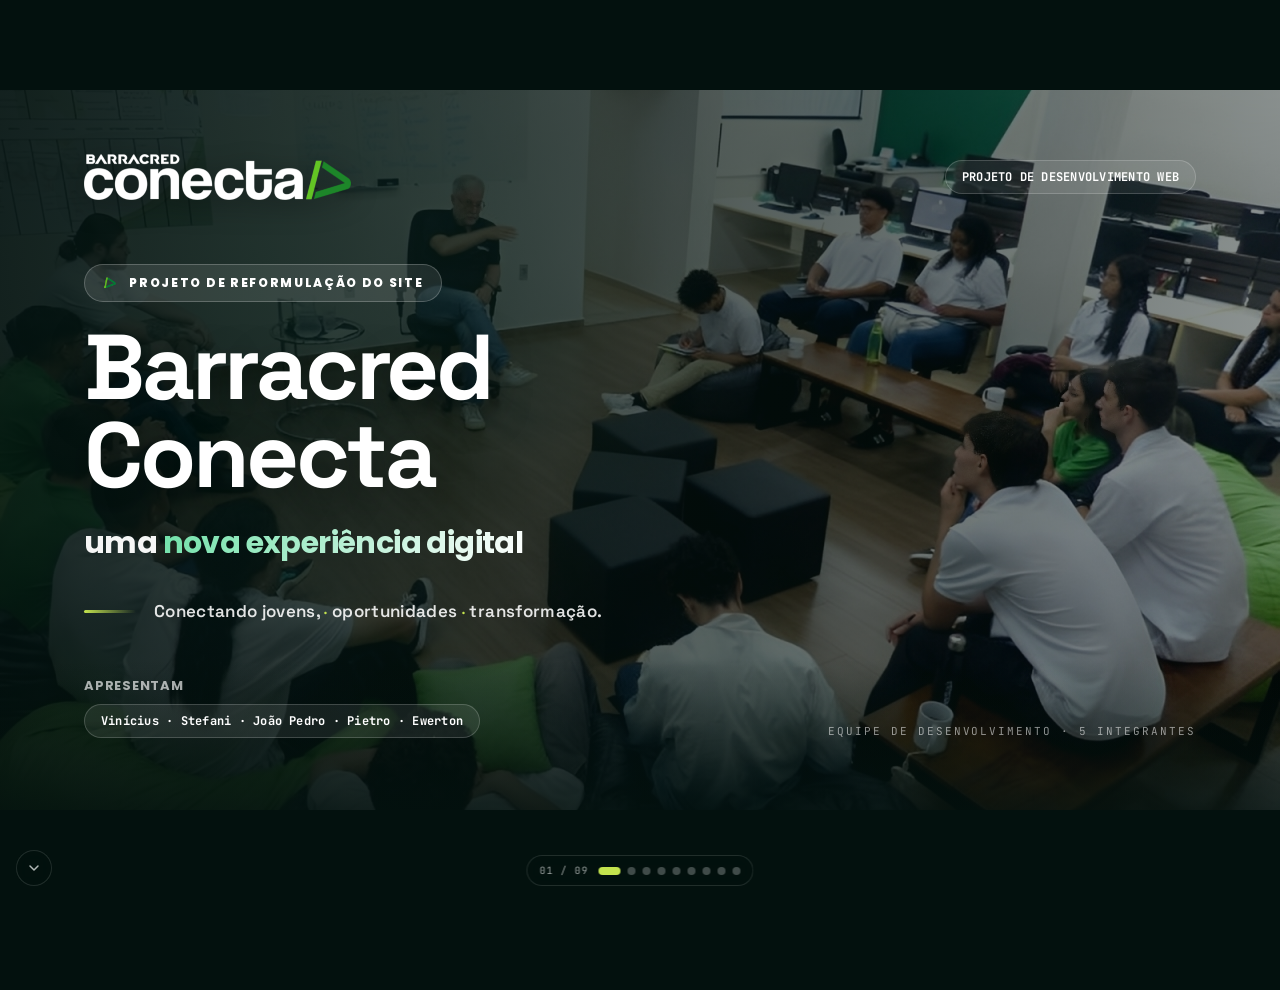
==== nova-v2/apresentacao-site.html @ 6af194e6 "apresentacao" ====
<!DOCTYPE html>
<html lang="pt-br">
<head>
<meta charset="utf-8">
<meta name="viewport" content="width=device-width, initial-scale=1">
<title>Barracred Conecta — Apresentação do novo site</title>

<!-- =============================================================
     BARRACRED CONECTA — APRESENTAÇÃO DO PROJETO (v2)
     -------------------------------------------------------------
     COMO USAR:
     · Teclado: setas ◀ ▶ / Espaço para navegar
     · N  = abrir/fechar as notas do apresentador
     · F  = tela cheia
     · P  = imprimir / exportar em PDF (slides limpos, sem notas)
     · Clique nos pontos de progresso para ir direto a um slide

     ESTRUTURA (9 slides):
     · 1  Abertura                   · 6  Telas do novo site
     · 2  Equipe e processo          · 7  Comparativo
     · 3  Contexto e objetivo        · 8  Demonstração
     · 4  Primeira versão do site    · 9  Resultado e encerramento
     · 5  Principais melhorias

     COMO EDITAR:
     · Cada <section class="slide"> é um slide; o data-note="N" se
       conecta às notas do apresentador (data-notes-for="N").
     · Telas dos slides 4 e 5: A.Images/ (novo) e assets/images/
       (versão antiga). Comparativo/demonstração: Desktop.site.png
       e Mobile.site.png.
     · O nome da seção de cada card fica no rótulo .s-antiga-label,
       na base das imagens dos slides 4 e 5.
     · Nomes dos integrantes: slide 1 (badge), slide 2 (cards da
       equipe) e slide 9 (rodapé do encerramento).
     ============================================================= -->

<!-- ==================== FONTES ==================== -->
<link rel="preconnect" href="https://fonts.googleapis.com">
<link rel="preconnect" href="https://fonts.gstatic.com" crossorigin>
<link href="https://fonts.googleapis.com/css2?family=Poppins:wght@300;400;500;600;700;800;900&family=Space+Grotesk:wght@400;500;600;700&family=JetBrains+Mono:wght@400;500;600;700&display=swap" rel="stylesheet">
<link rel="stylesheet" href="assets/fonts/coolvetica.css">

<style>
/* ==================== DESIGN TOKENS ==================== */
:root{
  --bc-primary:#3bbd80;
  --bc-primary-dark:#0f7a56;
  --bc-primary-deep:#07503c;
  --bc-primary-bright:#6fe0a8;
  --bc-primary-tint:#eafaf2;
  --bc-dark:#063024;
  --bc-deep:#03110e;
  --bc-text:#163029;
  --bc-muted:#5d716a;
  --bc-offwhite:#f4fbf7;
  --lime:#c3e34e;
  --lime-deep:#8fb62c;
  --coral:#3b6bc4;
  --coral-deep:#254287;
  --coral-orange:#ff5a45;
  --coral-deep-orange:#c74636;
  --indigo:#1c2a5e;
  --line:rgba(11,64,46,.12);
  --bc-border:rgba(59,189,128,.22);
  --bc-shadow:0 18px 50px rgba(7,64,46,.10);
  --bc-shadow-strong:0 26px 70px rgba(4,48,34,.16);
  --r-lg:24px;
  --r-xl:32px;
  --r-pill:999px;
  --display:"Space Grotesk",sans-serif;
  --body:"Poppins",sans-serif;
  --mono:"JetBrains Mono",monospace;
}

*{margin:0;padding:0;box-sizing:border-box}
html,body{height:100%}
body{
  font-family:var(--body);
  background:var(--bc-deep);
  color:var(--bc-text);
  overflow:hidden;
}

/* ==================== STAGE 16:9 ==================== */
.stage{
  position:relative;
  width:1280px;height:720px;
  transform-origin:top left;
}
.slide{
  position:absolute;inset:0;
  opacity:0;visibility:hidden;
  transition:opacity .5s ease,visibility .5s;
  overflow:hidden;
}
.slide.active{opacity:1;visibility:visible}

/* ==================== ELEMENTOS BASE ==================== */
.eyebrow{
  display:inline-flex;align-items:center;gap:.6rem;
  padding:.45rem 1.1rem .45rem .8rem;
  border-radius:var(--r-pill);
  background:rgba(59,189,128,.10);
  border:1px solid var(--bc-border);
  color:var(--bc-primary-dark);
  font-size:12px;font-weight:800;letter-spacing:.14em;text-transform:uppercase;
}
.eyebrow::before{content:"";width:22px;height:22px;border-radius:0;background:url('assets/images/Símbolo.logo (2).png') center/contain no-repeat}
.eyebrow.on-dark{background:rgba(255,255,255,.10);border-color:rgba(255,255,255,.22);color:#fff}
.eyebrow.on-dark::before{background:url('assets/images/Símbolo.logo (2).png') center/contain no-repeat}

h1,h2,h3{font-family:var(--display);color:var(--bc-dark);letter-spacing:-.035em;line-height:1.05}
.slide h1.title{font-size:52px;font-weight:700;max-width:900px}

.badge{
  display:inline-flex;align-items:center;gap:.45rem;
  padding:.5rem 1rem;border-radius:var(--r-pill);
  font-weight:700;font-size:13px;
  background:linear-gradient(135deg,var(--bc-primary),var(--bc-primary-dark));
  color:#fff;box-shadow:0 10px 22px rgba(15,122,86,.30);
}
.badge.ghost{border:1px solid rgba(255,255,255,.28);background:rgba(255,255,255,.10);box-shadow:none;color:#fff}
.badge.mono{font-family:var(--mono);font-size:12px;letter-spacing:.02em;background:rgba(255,255,255,.08);border:1px solid rgba(255,255,255,.18);color:#fff;box-shadow:none}

.mono{font-family:var(--mono)}
p.body{font-size:15px;line-height:1.75;color:var(--bc-muted)}

/* ==================== GLASS ==================== */
.glass{
  background:rgba(255,255,255,.72);
  border:1px solid var(--bc-border);
  border-radius:var(--r-lg);
  box-shadow:var(--bc-shadow);
  backdrop-filter:blur(14px);
  -webkit-backdrop-filter:blur(14px);
}

/* ==================== SLIDE 1 — ABERTURA (escuro) ==================== */
.s1{background:url(assets/images/banner/1.jpg) center/cover no-repeat;color:#fff}
.s1::before{content:"";position:absolute;inset:0;z-index:1;
  background:linear-gradient(100deg,rgba(3,17,14,.92) 0%,rgba(3,17,14,.72) 45%,rgba(3,17,14,.42) 100%),
    radial-gradient(circle at 20% 25%,rgba(76,189,137,.28),transparent 30rem)}
.s1::after{content:"";position:absolute;left:0;right:0;bottom:0;height:150px;z-index:2;
  background:linear-gradient(180deg,transparent,rgba(3,17,14,.75))}
.s1 .wrap{position:relative;z-index:3;height:100%;padding:64px 84px 72px;display:flex;flex-direction:column}
.s1-top{display:flex;align-items:center;justify-content:space-between}
.s1-logo{display:flex;align-items:center;gap:14px}
.s1-logo img{height:46px;filter:drop-shadow(0 6px 14px rgba(0,0,0,.4))}
.s1-hero{flex:1;display:flex;flex-direction:column;justify-content:center;padding-top:10px}
.s1-eyebrow{align-self:flex-start;margin-bottom:22px}
.s1-title{color:#fff;font-size:92px;line-height:.95;font-weight:700;text-shadow:0 12px 40px rgba(0,0,0,.4)}
.s1-sub{margin-top:22px;font-size:30px;font-weight:700;letter-spacing:-.02em;color:rgba(255,255,255,.96)}
.s1-sub .hl{background:linear-gradient(120deg,var(--bc-primary-bright),#ffffff);-webkit-background-clip:text;background-clip:text;-webkit-text-fill-color:transparent}
.s1-impact{margin-top:34px;display:flex;align-items:center;gap:18px;flex-wrap:wrap}
.s1-impact .line{width:52px;height:3px;border-radius:999px;background:linear-gradient(90deg,var(--lime),transparent)}
.s1-impact span{font-family:var(--display);font-size:17px;font-weight:600;color:rgba(255,255,255,.88);letter-spacing:.02em}
.s1-impact .sep{color:var(--lime);font-size:14px}
.s1-foot{display:flex;align-items:flex-end;justify-content:space-between;gap:20px}
.s1-team{display:flex;flex-direction:column;gap:8px}
.s1-team b{font-size:13px;letter-spacing:.06em;text-transform:uppercase;color:rgba(255,255,255,.65);font-weight:700}
.s1-team .badge{font-size:12px}
.s1-count{font-family:var(--mono);font-size:11px;letter-spacing:.18em;color:rgba(255,255,255,.55);text-transform:uppercase}

/* ==================== SLIDE 3 — CONTEXTO (claro) ==================== */
.light{background:var(--bc-offwhite)}
.light .grid-bg{position:absolute;inset:0;pointer-events:none;
  background-image:linear-gradient(rgba(59,189,128,.05) 1px,transparent 1px),linear-gradient(90deg,rgba(59,189,128,.05) 1px,transparent 1px);
  background-size:46px 46px;opacity:.7;
  -webkit-mask-image:linear-gradient(to bottom,rgba(0,0,0,.85),transparent 80%);mask-image:linear-gradient(to bottom,rgba(0,0,0,.85),transparent 80%)}
.light .blob{position:absolute;border-radius:50%;filter:blur(70px);opacity:.5;pointer-events:none}
.blob-a{width:30rem;height:30rem;top:-8rem;right:-8rem;background:radial-gradient(circle,rgba(59,189,128,.4),transparent 70%)}
.blob-b{width:24rem;height:24rem;bottom:-6rem;left:-6rem;background:radial-gradient(circle,rgba(111,224,168,.38),transparent 70%)}

.pad{padding:70px 84px;position:relative;z-index:2;height:100%;display:flex;flex-direction:column}
.s2-title{max-width:920px;margin-top:16px}
.s2 .pad{justify-content:center;padding-top:64px;padding-bottom:64px}
.obj-grid{margin-top:34px;display:grid;grid-template-columns:repeat(3,1fr);gap:20px;max-width:none}
.obj{position:relative;min-height:212px;display:flex;flex-direction:column;align-items:flex-start;justify-content:space-between;gap:14px;padding:28px 26px;border-radius:24px;overflow:hidden;background:#fff;border:1px solid var(--bc-border);box-shadow:var(--bc-shadow);transition:transform .3s ease,box-shadow .3s ease}
.obj::before{content:"";position:absolute;top:0;left:0;right:0;height:5px;background:linear-gradient(90deg,var(--bc-primary),var(--bc-primary-bright))}
.obj::after{content:"";position:absolute;right:-40px;top:-40px;width:150px;height:150px;border-radius:50%;background:radial-gradient(circle,rgba(59,189,128,.16),transparent 70%);pointer-events:none}
.obj:hover{transform:translateY(-6px);box-shadow:var(--bc-shadow-strong)}
.obj-top{position:relative;z-index:1;display:flex;flex-direction:column;align-items:flex-start;gap:14px}
.obj-ic{flex:none;width:54px;height:54px;border-radius:16px;display:grid;place-items:center;background:linear-gradient(135deg,var(--bc-primary),var(--bc-primary-dark));box-shadow:0 10px 22px rgba(15,122,86,.28)}
.obj-ic svg{width:26px;height:26px;stroke:#fff;fill:none;stroke-width:1.8;stroke-linecap:round;stroke-linejoin:round}
.obj.b2 .obj-ic{background:linear-gradient(135deg,#4d80d9,var(--coral-deep));box-shadow:0 10px 22px rgba(59,107,196,.3)}
.obj.b3 .obj-ic{background:linear-gradient(135deg,#ff7a66,var(--coral-deep-orange));box-shadow:0 10px 22px rgba(255,90,69,.3)}
.obj.b2::before{background:linear-gradient(90deg,var(--coral),#7da3e6)}
.obj.b3::before{background:linear-gradient(90deg,var(--coral-orange),#ff8f7d)}
.obj b{font-family:var(--display);font-size:21px;line-height:1.16;color:var(--bc-dark);letter-spacing:-.02em}
.obj-desc{font-size:12.5px;line-height:1.55;color:var(--bc-muted);font-weight:600}
.obj-tag{position:relative;z-index:1;display:inline-flex;align-items:center;gap:7px;padding:.42rem .95rem;border-radius:999px;background:rgba(59,189,128,.10);border:1px solid var(--bc-border);color:var(--bc-primary-dark);font-size:10.5px;font-weight:800;letter-spacing:.12em;text-transform:uppercase}
.obj-tag::before{content:"";width:6px;height:6px;border-radius:50%;background:var(--bc-primary)}
.obj.b2 .obj-tag{background:rgba(59,107,196,.08);border-color:rgba(59,107,196,.22);color:var(--coral-deep)}
.obj.b2 .obj-tag::before{background:var(--coral)}
.obj.b3 .obj-tag{background:rgba(255,90,69,.08);border-color:rgba(255,90,69,.22);color:var(--coral-deep-orange)}
.obj.b3 .obj-tag::before{background:var(--coral-orange)}
.s2-frame{background:#fff;border:1px solid var(--bc-border);border-radius:var(--r-lg);box-shadow:var(--bc-shadow);overflow:hidden}
.s2-frame .bar{height:34px;background:var(--bc-dark);display:flex;align-items:center;gap:6px;padding:0 14px}
.s2-frame .bar i{width:9px;height:9px;border-radius:50%;background:rgba(255,255,255,.25)}
.s2-frame .bar i:first-child{background:var(--coral-orange)}
.s2-frame .bar i:nth-child(2){background:var(--lime)}
.s2-frame .bar i:nth-child(3){background:var(--bc-primary)}
.s2-frame .shot{background:#fbfdf7;padding:10px;border-bottom:1px solid var(--line)}
.s2-frame .shot img{width:100%;height:auto;display:block;border-radius:8px}

/* ==================== SLIDE 4 — PRIMEIRA VERSÃO (claro) ==================== */
.s-antiga .pad,.s-novo .pad{padding-top:30px;padding-bottom:24px}
.slide h1.s-antiga-title{font-size:36px;max-width:800px;margin-top:8px}
.s-antiga-grid{flex:1;display:grid;grid-template-columns:repeat(2,440px);gap:14px;align-content:center;justify-content:center}
.s-antiga-cell .s2-frame{border:2px solid rgba(15,122,86,.48);border-radius:20px;box-shadow:0 16px 34px rgba(7,64,46,.14)}
.s-antiga-cell .shot{border-bottom:0;padding:8px;background:linear-gradient(135deg,#fff,#edf8f1)}
.s-novo .s-antiga-cell .s2-frame{border:2px solid rgba(195,227,78,.65);border-radius:20px;box-shadow:0 16px 34px rgba(143,182,44,.2)}
.s-novo .s-antiga-cell .shot{border-bottom:0;padding:8px;background:linear-gradient(135deg,#fff,#f6fbe9)}
.s-antiga-cell .s2-frame{transition:transform .35s ease,box-shadow .35s ease,border-color .35s ease}
.s-antiga-cell:hover .s2-frame{transform:translateY(-8px) scale(1.02);box-shadow:0 26px 50px rgba(7,64,46,.22);border-color:rgba(15,122,86,.85)}
.s-novo .s-antiga-cell:hover .s2-frame{box-shadow:0 26px 50px rgba(143,182,44,.3);border-color:rgba(195,227,78,1)}
.s-antiga-cell .shot{position:relative}
.s-antiga-label{
  position:absolute;left:0;right:0;bottom:0;
  padding:.55rem .8rem;
  text-align:center;
  font-family:var(--display);font-weight:700;font-size:12px;letter-spacing:.02em;
  color:#fff;text-shadow:0 1px 4px rgba(0,0,0,.4);
  background:linear-gradient(180deg,rgba(6,48,36,0) 0%,rgba(6,48,36,.82) 55%);
  border-radius:0 0 12px 12px;
}
.s-novo .s-antiga-label{background:linear-gradient(180deg,rgba(6,48,36,0) 0%,rgba(10,61,41,.9) 55%)}

/* ==================== SLIDE 6 — PRINCIPAIS MELHORIAS (claro) ==================== */
.s3-title{max-width:880px;margin-top:16px}
.pillars{flex:1;display:flex;align-items:stretch;justify-content:center;gap:22px;padding-top:18px}
.pillar{flex:1;max-width:400px;border-radius:24px;padding:26px 26px 30px;display:flex;flex-direction:column;align-items:flex-start;gap:12px;
  background:rgba(255,255,255,.86);border:1px solid var(--bc-border);box-shadow:var(--bc-shadow);
  backdrop-filter:blur(14px);-webkit-backdrop-filter:blur(14px);transition:transform .3s ease,box-shadow .3s ease}
.pillar:hover{transform:translateY(-6px);box-shadow:var(--bc-shadow-strong)}
.pillar .ic{width:56px;height:56px;border-radius:16px;display:grid;place-items:center;background:#fff;border:2px solid var(--bc-primary);box-shadow:0 6px 18px rgba(59,189,128,.16)}
.pillar .ic svg{width:28px;height:28px;stroke:var(--bc-primary-dark);fill:none;stroke-width:1.8;stroke-linecap:round;stroke-linejoin:round}
.pillar.b2 .ic{border-color:var(--bc-primary-dark)} .pillar.b2 .ic svg{stroke:var(--bc-primary-deep)}
.pillar.b3 .ic{border-color:var(--lime-deep)} .pillar.b3 .ic svg{stroke:var(--bc-primary-deep)}
.pillar h3{font-size:20px;font-weight:700;line-height:1.2}
.pillar .k{font-family:var(--mono);font-size:11px;letter-spacing:.08em;color:var(--bc-muted);text-transform:uppercase}
.pillar .tick{display:inline-flex;align-items:flex-start;gap:9px;font-size:12.5px;font-weight:700;line-height:1.5;color:var(--bc-primary-dark)}
.pillar .tick::before{content:"";width:7px;height:7px;border-radius:50%;flex:none;margin-top:6px;background:var(--bc-primary)}
.pillar.b2 .tick{color:var(--bc-primary-deep)} .pillar.b2 .tick::before{background:var(--bc-primary-dark)}
.pillar.b3 .tick{color:var(--bc-primary-dark)} .pillar.b3 .tick::before{background:var(--bc-primary-dark)}
.s3-message{margin-top:26px;position:relative;z-index:2;text-align:center}
.s3-message .inner{display:inline-flex;gap:12px;align-items:center;padding:14px 24px;border-radius:var(--r-pill);background:var(--bc-dark);color:#fff;box-shadow:0 18px 44px rgba(6,48,36,.3)}
.s3-message .inner span{font-family:var(--display);font-size:15px;font-weight:600;color:rgba(255,255,255,.96)}
.s3-message .inner .dot{width:8px;height:8px;border-radius:50%;background:var(--lime)}

/* ==================== SLIDE 2 — EQUIPE (claro/tint) ==================== */
.s4{background:linear-gradient(160deg,#f2faf4 0%,#eaf5ec 55%,#e6f1ea 100%)}
.s4-title{max-width:900px;margin-top:16px}
.s4-journey{flex:1;display:flex;align-items:center;padding-top:18px}
.s4-stops{width:100%;display:grid;grid-template-columns:repeat(5,1fr);gap:14px}
.s4-stop{min-height:210px;padding:20px 16px;display:flex;flex-direction:column;align-items:flex-start;text-align:left;gap:13px;border-radius:22px;background:rgba(255,255,255,.9);border:1px solid var(--bc-border);box-shadow:0 14px 30px rgba(7,64,46,.08);transition:transform .3s ease,box-shadow .3s ease}
.s4-stop:hover{transform:translateY(-6px);box-shadow:0 24px 46px rgba(7,64,46,.14)}
.s4-disc{width:56px;height:56px;border-radius:18px;display:grid;place-items:center;background:linear-gradient(135deg,var(--bc-primary),var(--bc-primary-dark));box-shadow:0 12px 26px rgba(15,122,86,.28);position:relative}
.s4-disc::before{content:"";position:absolute;inset:3px;border-radius:14px;background:rgba(255,255,255,.14);border:1px solid rgba(255,255,255,.28)}
.s4-disc svg{width:26px;height:26px;position:relative;z-index:1;stroke:#fff;fill:none;stroke-width:1.8;stroke-linecap:round;stroke-linejoin:round}
.s4-stop.d2 .s4-disc{background:linear-gradient(135deg,#4d80d9,var(--coral-deep))}
.s4-stop.d3 .s4-disc{background:linear-gradient(135deg,#0fa06f,var(--bc-primary-deep))}
.s4-stop.d4 .s4-disc{background:linear-gradient(135deg,#ff7a66,var(--coral-deep-orange))}
.s4-stop.d5 .s4-disc{background:linear-gradient(135deg,#b3d84d,var(--lime-deep))}
.s4-role{font-size:12px;line-height:1.45;color:var(--bc-muted);margin-top:auto}.s4-role h3{font-family:var(--display);font-size:19px;line-height:1.1;color:var(--bc-primary-dark);margin:0 0 5px;letter-spacing:-.02em}
.s4-text{margin-top:14px;text-align:center;max-width:760px;margin-left:auto;margin-right:auto}

/* ==================== SLIDE 7 — COMPARATIVO ANTES/DEPOIS (claro) ==================== */
.scmp-title{max-width:820px;margin-top:16px}
.scmp-grid{flex:1;display:flex;align-items:center;justify-content:center;gap:28px;padding-top:4px}
.scmp-card{width:455px;display:flex;flex-direction:column;align-items:center;gap:14px}
.scmp-label{display:inline-flex;align-items:center;gap:10px;padding:.55rem 1.2rem;border-radius:var(--r-pill);background:#fff;border:1px solid var(--bc-border);font-family:var(--display);font-weight:700;font-size:14px;color:var(--bc-dark);box-shadow:0 10px 24px rgba(7,64,46,.08)}
.scmp-label .dot{width:10px;height:10px;border-radius:50%;flex:none}
.scmp-label .dot.old{background:var(--bc-muted)}
.scmp-label .dot.new{background:var(--bc-primary);box-shadow:0 0 0 3px rgba(59,189,128,.22)}
.scmp-frame{width:100%;border:2px solid rgba(15,122,86,.26)}
.scmp-vs{flex:none;display:grid;place-items:center;width:58px;height:58px;border-radius:50%;background:var(--bc-dark);border:2px solid var(--lime);color:#fff;font-size:22px;font-family:var(--display);box-shadow:0 12px 30px rgba(7,64,46,.2)}
.scmp-summary{display:flex;justify-content:center;gap:12px;margin-top:10px}.scmp-summary span{padding:.5rem .9rem;border-radius:var(--r-pill);background:rgba(255,255,255,.78);border:1px solid var(--bc-border);font-size:11px;font-weight:700;color:var(--bc-primary-dark)}

/* ==================== SLIDE 8 — DEMONSTRAÇÃO (escuro/tech) ==================== */
.s5{background:linear-gradient(160deg,var(--bc-dark) 0%,var(--bc-deep) 100%);color:#fff}
.s5::before{content:"";position:absolute;inset:0;pointer-events:none;
  background-image:linear-gradient(rgba(111,224,168,.05) 1px,transparent 1px),linear-gradient(90deg,rgba(111,224,168,.05) 1px,transparent 1px);background-size:46px 46px;opacity:.5;
  -webkit-mask-image:linear-gradient(to bottom,rgba(0,0,0,.9),transparent 70%);mask-image:linear-gradient(to bottom,rgba(0,0,0,.9),transparent 70%)}
.s5 .glow{position:absolute;border-radius:50%;filter:blur(70px);pointer-events:none}
.s5 .glow.g1{width:28rem;height:28rem;top:-6rem;left:-8rem;background:radial-gradient(circle,rgba(59,189,128,.3),transparent 70%)}
.s5 .glow.g2{width:26rem;height:26rem;bottom:-6rem;right:-6rem;background:radial-gradient(circle,rgba(111,224,168,.24),transparent 70%)}
.s5 .pad{color:#fff}
.s5-head{display:flex;align-items:flex-end;justify-content:space-between;gap:20px}
.s5-title{color:#fff;font-size:46px;margin-top:14px}
.s5-stage{flex:1;display:flex;align-items:center;justify-content:center;position:relative;padding-top:10px}
.laptop{width:640px;position:relative}
.laptop .screen{border-radius:18px;padding:10px;background:linear-gradient(160deg,#0b3a2a,#041a13);border:1px solid rgba(111,224,168,.3);box-shadow:0 30px 70px rgba(0,0,0,.55),inset 0 0 0 1px rgba(255,255,255,.06)}
.laptop .screen .inner{border-radius:10px;background:#f2faf4;overflow:hidden;position:relative}
.laptop .screen .inner img{width:100%;height:auto;display:block}
.laptop .screen .inner .ph{font-family:var(--mono);font-size:12px;letter-spacing:.06em;color:var(--bc-muted);text-align:center;line-height:1.7;padding:0 20px}
.laptop .base{height:16px;background:linear-gradient(180deg,#0d4432,#072b1f);border-radius:0 0 16px 16px;margin:0 8%;box-shadow:0 14px 34px rgba(0,0,0,.4);position:relative}
.laptop .base::after{content:"";position:absolute;left:12%;right:12%;top:0;height:4px;background:linear-gradient(180deg,rgba(255,255,255,.22),transparent)}
.phone{width:140px;position:absolute;right:14%;bottom:6%;z-index:3;border-radius:20px;padding:8px;background:linear-gradient(160deg,#0b3a2a,#041a13);border:1px solid rgba(111,224,168,.3);box-shadow:0 26px 60px rgba(0,0,0,.55)}
.phone .inner{border-radius:13px;background:#f2faf4;overflow:hidden}
.phone .inner img{width:100%;height:auto;display:block}
.phone .inner .ph{font-family:var(--mono);font-size:8.5px;letter-spacing:.04em;color:var(--bc-muted);text-align:center;line-height:1.6;padding:0 6px}
.s5-tags{display:flex;flex-wrap:wrap;gap:10px;justify-content:center;margin-top:8px}
.s5-cta-wrap{display:flex;justify-content:center;margin-top:14px}
.s5-cta{display:inline-flex;align-items:center;gap:10px;padding:.8rem 1.6rem;border-radius:var(--r-pill);background:linear-gradient(135deg,var(--bc-primary),var(--bc-primary-dark));color:#fff;font-family:var(--display);font-weight:700;font-size:14px;letter-spacing:.02em;box-shadow:0 14px 30px rgba(15,122,86,.35);text-decoration:none;transition:transform .25s ease,box-shadow .25s ease}
.s5-cta:hover{transform:translateY(-3px);box-shadow:0 20px 44px rgba(15,122,86,.5)}
.s5-cta svg{width:16px;height:16px;stroke:currentColor;fill:none;stroke-width:2.2;stroke-linecap:round;stroke-linejoin:round}
.live-pill{display:inline-flex;align-items:center;gap:9px;padding:.6rem 1.1rem;border-radius:var(--r-pill);background:rgba(255,255,255,.08);border:1px solid rgba(111,224,168,.35);color:#fff;font-weight:700;font-size:13px}
.live-pill .pulse{width:9px;height:9px;border-radius:50%;background:var(--lime);animation:pulse 1.8s infinite}
@keyframes pulse{0%{box-shadow:0 0 0 0 rgba(195,227,78,.5)}70%{box-shadow:0 0 0 9px rgba(195,227,78,0)}100%{box-shadow:0 0 0 0 rgba(195,227,78,0)}}

/* ==================== SLIDE 9 — ENCERRAMENTO (escuro/elegante) ==================== */
.s6{background:linear-gradient(165deg,var(--bc-dark) 0%,var(--bc-deep) 100%);color:#fff}
.s6::before{content:"";position:absolute;inset:0;pointer-events:none;
  background-image:linear-gradient(rgba(111,224,168,.05) 1px,transparent 1px),linear-gradient(90deg,rgba(111,224,168,.05) 1px,transparent 1px);background-size:46px 46px;opacity:.4;
  -webkit-mask-image:linear-gradient(to bottom,rgba(0,0,0,.9),transparent 75%);mask-image:linear-gradient(to bottom,rgba(0,0,0,.9),transparent 75%)}
.s6 .glow{position:absolute;border-radius:50%;filter:blur(80px);pointer-events:none}
.s6 .glow.g1{width:30rem;height:30rem;top:-10rem;right:-8rem;background:radial-gradient(circle,rgba(59,189,128,.28),transparent 70%)}
.s6 .glow.g2{width:24rem;height:24rem;bottom:-8rem;left:-6rem;background:radial-gradient(circle,rgba(111,224,168,.22),transparent 70%)}
.s6 .pad{color:#fff;padding:60px 74px}
.s6-top{display:flex;justify-content:space-between;align-items:flex-start}
.s6-title{color:#fff;font-size:38px;max-width:700px;margin-top:12px}
.s6-card{margin-top:34px;flex:1;display:flex;align-items:center;justify-content:center;gap:14px}
.s6-card .glass{background:rgba(255,255,255,.07);border-color:rgba(255,255,255,.16);border-radius:var(--r-lg);backdrop-filter:blur(18px);position:relative;overflow:hidden}
.s6-conn{flex:none;display:grid;place-items:center;width:40px;height:40px;border-radius:50%;background:rgba(255,255,255,.06);border:1px solid rgba(111,224,168,.35);color:var(--bc-primary-bright);font-size:15px;font-family:var(--display);font-weight:700}
.s6-step{flex:1;max-width:330px;min-height:210px;display:flex;flex-direction:column;align-items:flex-start;gap:6px;padding:30px 26px 28px;transition:transform .3s ease,box-shadow .3s ease}
.s6-step:hover{transform:translateY(-6px);box-shadow:0 26px 60px rgba(0,0,0,.35)}
.s6-step::before{content:"";position:absolute;top:0;left:0;right:0;height:4px;background:linear-gradient(90deg,var(--bc-primary),var(--lime));opacity:.9}
.s6-step-top{display:flex;align-items:center;justify-content:space-between;width:100%}
.s6-step .step-n{font-family:var(--mono);font-size:13px;letter-spacing:.16em;font-weight:700;color:var(--lime)}
.s6-ic{width:46px;height:46px;border-radius:14px;display:grid;place-items:center;background:rgba(111,224,168,.12);border:1px solid rgba(111,224,168,.35)}
.s6-ic svg{width:24px;height:24px;stroke:var(--bc-primary-bright);fill:none;stroke-width:1.8;stroke-linecap:round;stroke-linejoin:round}
.s6-step h4{font-family:var(--display);font-size:26px;font-weight:700;letter-spacing:-.02em;color:#fff;margin-top:16px}
.s6-step p{font-size:14px;font-weight:600;line-height:1.55;color:rgba(255,255,255,.78);margin-top:4px;max-width:235px}
.s6-final{margin-top:28px;text-align:center;font-family:var(--display);font-size:22px;font-weight:700;color:#fff;letter-spacing:-.01em;line-height:1.5}
.s6-final::before,.s6-final::after{content:"";display:inline-block;vertical-align:middle;height:2px;width:90px;border-radius:99px;background:linear-gradient(90deg,transparent,rgba(111,224,168,.5));margin:0 16px}
.s6-final::after{background:linear-gradient(90deg,rgba(111,224,168,.5),transparent)}
.s6-final .hl{background:linear-gradient(120deg,var(--bc-primary-bright),#fff);-webkit-background-clip:text;background-clip:text;-webkit-text-fill-color:transparent}
.s6-foot{margin-top:20px;display:flex;align-items:center;justify-content:space-between;gap:20px}
.s6-team{display:flex;gap:16px;flex-wrap:wrap}
.s6-team span{font-size:12px;font-weight:700;color:rgba(255,255,255,.8);font-family:var(--display)}
.s6-team span::after{content:"·";color:var(--lime);margin-left:14px}
.s6-team span:last-child::after{content:""}
.s6-thanks{font-size:12px;color:rgba(255,255,255,.62);font-weight:600;line-height:1.6;max-width:340px;text-align:right}
.s6-logo img{height:40px;filter:drop-shadow(0 6px 16px rgba(0,0,0,.45))}

/* ==================== UI (navegação/progresso) ==================== */
.ui{position:fixed;left:50%;transform:translateX(-50%);bottom:14px;display:flex;align-items:center;gap:10px;z-index:50;padding:8px 12px;border-radius:999px;background:rgba(3,17,14,.6);border:1px solid rgba(255,255,255,.12);backdrop-filter:blur(10px)}
.ui .dots{display:flex;gap:7px}
.ui .dots i{width:8px;height:8px;border-radius:50%;background:rgba(255,255,255,.25);cursor:pointer;transition:all .25s}
.ui .dots i.on{background:var(--lime);width:22px;border-radius:999px}
.ui .count{font-family:var(--mono);font-size:10px;color:rgba(255,255,255,.6);letter-spacing:.1em}
.hint{position:fixed;right:16px;bottom:16px;font-family:var(--mono);font-size:9.5px;letter-spacing:.08em;color:rgba(255,255,255,.35);z-index:50;text-align:right;line-height:1.7;display:none}
.hint b{color:rgba(255,255,255,.6)}
.ui.hidden{opacity:0;visibility:hidden;pointer-events:none;transition:opacity .25s,visibility .25s}
.ui-toggle{position:fixed;left:16px;bottom:14px;z-index:51;width:36px;height:36px;border-radius:50%;display:grid;place-items:center;cursor:pointer;
  background:rgba(3,17,14,.6);border:1px solid rgba(255,255,255,.12);color:rgba(255,255,255,.7);backdrop-filter:blur(10px);-webkit-backdrop-filter:blur(10px);transition:all .25s}
.ui-toggle:hover{background:rgba(3,17,14,.85);color:#fff;border-color:rgba(255,255,255,.25)}
.ui-toggle svg{width:16px;height:16px;stroke:currentColor;fill:none;stroke-width:2.2;stroke-linecap:round;stroke-linejoin:round}
.ui-toggle .chev-up{display:none}
.ui-toggle.collapsed .chev-up{display:block}
.ui-toggle.collapsed .chev-down{display:none}

/* ==================== NOTAS DO APRESENTADOR ==================== */
.notes{position:fixed;left:50%;bottom:64px;transform:translateX(-50%) translateY(20px);width:min(900px,92vw);max-height:60vh;overflow:auto;z-index:60;
  background:rgba(3,17,14,.94);border:1px solid rgba(255,255,255,.14);border-radius:22px;box-shadow:0 30px 80px rgba(0,0,0,.5);padding:26px 30px;
  opacity:0;visibility:hidden;transition:all .3s}
.notes.open{opacity:1;visibility:visible;transform:translateX(-50%) translateY(0)}
.notes .tag{display:inline-block;font-family:var(--mono);font-size:10px;letter-spacing:.12em;text-transform:uppercase;color:var(--bc-deep);background:var(--lime);padding:.3rem .7rem;border-radius:999px;margin-bottom:12px;font-weight:700}
.notes .ttl{font-family:var(--display);font-size:18px;color:#fff;margin-bottom:6px}
.notes .tm{font-family:var(--mono);font-size:11px;color:var(--bc-primary-bright);margin-bottom:12px}
.notes p{font-size:13px;color:rgba(255,255,255,.82);line-height:1.7;margin-bottom:8px}
.notes p b{color:#fff}
.notes .hl{color:var(--lime)}
.notes hr{border:0;border-top:1px solid rgba(255,255,255,.12);margin:10px 0}

/* ==================== PRINT / PDF ==================== */
@media print{
  body{overflow:visible;background:#fff}
  .ui,.ui-toggle,.hint,.notes{display:none !important}
  .stage{width:100%;height:auto;transform:none !important;margin:0 !important}
  .slide{position:relative;inset:auto;width:100%;height:720px;opacity:1 !important;visibility:visible !important;page-break-after:always}
}
</style>
</head>
<body>

<div class="stage" id="stage">

  <!-- ============================================================
       SLIDE 1 — ABERTURA
  ============================================================= -->
  <section class="slide s1 active" data-note="1">
    <div class="wrap">
      <div class="s1-top">
        <div class="s1-logo">
          <img src="assets/images/logo.png" alt="Barracred Conecta">
        </div>
        <span class="badge ghost mono">PROJETO DE DESENVOLVIMENTO WEB</span>
      </div>

      <div class="s1-hero">
        <span class="eyebrow on-dark s1-eyebrow">Projeto de reformulação do site</span>
        <h1 class="s1-title">Barracred<br>Conecta</h1>
        <div class="s1-sub">uma <span class="hl">nova experiência digital</span></div>
        <div class="s1-impact">
          <span class="line"></span>
          <span>Conectando jovens, <span class="sep">·</span> oportunidades <span class="sep">·</span> transformação.</span>
        </div>
      </div>

      <div class="s1-foot">
        <div class="s1-team">
          <b>Apresentam</b>
          <span class="badge ghost mono">Vinícius · Stefani · João Pedro · Pietro · Ewerton</span>
        </div>
        <span class="s1-count">Equipe de desenvolvimento · 5 integrantes</span>
      </div>
    </div>
  </section>

  <!-- ============================================================
       SLIDE 2 — EQUIPE E PROCESSO
  ============================================================= -->
  <section class="slide light s4" data-note="2">
    <div class="grid-bg"></div>
    <div class="blob blob-b"></div>

    <div class="pad">
      <span class="eyebrow">Equipe e processo</span>
      <h1 class="title s4-title">Cinco pessoas, diferentes habilidades, um único projeto</h1>

      <div class="s4-journey">
        <div class="s4-stops">
          <div class="s4-stop">
            <div class="s4-disc"><svg viewBox="0 0 24 24"><rect x="6" y="4" width="12" height="16" rx="2.5"/><path d="M9 4a3 3 0 0 1 6 0"/><path d="M9 12l2 2 4-4"/></svg></div>
            <div class="s4-role"><h3>Vinícius</h3>Planejamento e organização</div>
          </div>
          <div class="s4-stop d2">
            <div class="s4-disc"><svg viewBox="0 0 24 24"><path d="M14 3H7a2 2 0 0 0-2 2v14a2 2 0 0 0 2 2h10a2 2 0 0 0 2-2V8z"/><path d="M14 3v5h5"/><path d="M9 13h6M9 17h4"/></svg></div>
            <div class="s4-role"><h3>Stefani</h3>Organização do conteúdo</div>
          </div>
          <div class="s4-stop d3">
            <div class="s4-disc"><svg viewBox="0 0 24 24"><rect x="3" y="4" width="18" height="16" rx="2.5"/><path d="M7 9l3 3-3 3M13 15h4"/></svg></div>
            <div class="s4-role"><h3>João Pedro</h3>Desenvolvimento back-end</div>
          </div>
          <div class="s4-stop d4">
            <div class="s4-disc"><svg viewBox="0 0 24 24"><circle cx="12" cy="13" r="5"/><path d="M12 8V6M9 4l2 2M15 4l-2 2"/><path d="M7.5 11h-3M16.5 11h3M7.5 15h-3M16.5 15h3"/></svg></div>
            <div class="s4-role"><h3>Pietro</h3>Testes e ajustes</div>
          </div>
          <div class="s4-stop d5">
            <div class="s4-disc"><svg viewBox="0 0 24 24"><path d="M12 2C6.5 2 2 6.5 2 12s4.5 10 10 10c.926 0 1.648-.746 1.648-1.688 0-.437-.18-.835-.437-1.125-.29-.289-.438-.652-.438-1.125a1.64 1.64 0 0 1 1.668-1.668h1.996c3.051 0 5.555-2.503 5.555-5.554C21.965 6.012 17.461 2 12 2z"/><circle cx="13.5" cy="6.8" r="1.1"/><circle cx="17.3" cy="10.4" r="1.1"/><circle cx="8.7" cy="7.6" r="1.1"/><circle cx="6.7" cy="12.4" r="1.1"/></svg></div>
            <div class="s4-role"><h3>Ewerton</h3>Identidade visual</div>
          </div>
        </div>
      </div>

      <p class="body s4-text">O projeto foi construído de forma colaborativa, reunindo planejamento, conteúdo, design, desenvolvimento e revisão.</p>
    </div>
  </section>

  <!-- ============================================================
       SLIDE 3 — CONTEXTO E OBJETIVO
  ============================================================= -->
  <section class="slide light s2" data-note="3">
    <div class="grid-bg"></div>
    <div class="blob blob-a"></div>
    <div class="blob blob-b"></div>

    <div class="pad">
      <span class="eyebrow">Contexto e objetivo</span>
      <h1 class="title s2-title">Evoluir o site para fortalecer a conexão com o público</h1>

      <div class="obj-grid">
        <div class="obj">
          <div class="obj-top">
            <span class="obj-ic"><svg viewBox="0 0 24 24"><circle cx="11" cy="11" r="7"/><path d="M21 21l-4.35-4.35M11 8v6M8 11h6"/></svg></span>
            <b>Facilitar o acesso às informações</b>
            <span class="obj-desc">Informações claras, organizadas e fáceis de encontrar em poucos cliques.</span>
          </div>
          <span class="obj-tag">Melhor acesso</span>
        </div>

        <div class="obj b2">
          <div class="obj-top">
            <span class="obj-ic"><svg viewBox="0 0 24 24"><path d="M21 15a2 2 0 0 1-2 2H7l-4 4V5a2 2 0 0 1 2-2h14a2 2 0 0 1 2 2z"/></svg></span>
            <b>Aproximar a comunicação do público jovem</b>
            <span class="obj-desc">Linguagem próxima, leve e conectada com o jeito jovem de se comunicar.</span>
          </div>
          <span class="obj-tag">Comunicação</span>
        </div>

        <div class="obj b3">
          <div class="obj-top">
            <span class="obj-ic"><svg viewBox="0 0 24 24"><path d="M12 3l2.4 6.6L21 12l-6.6 2.4L12 21l-2.4-6.6L3 12l6.6-2.4z"/></svg></span>
            <b>Valorizar a identidade e as ações do programa</b>
            <span class="obj-desc">Uma identidade visual que destaca a marca e as ações do Conecta.</span>
          </div>
          <span class="obj-tag">Identidade</span>
        </div>
      </div>

    </div>
  </section>

  <!-- ============================================================
       SLIDE 4 — PRIMEIRA VERSÃO DO SITE
  ============================================================= -->
  <section class="slide light s-antiga" data-note="4">
    <div class="grid-bg"></div>
    <div class="blob blob-a"></div>
    <div class="blob blob-b"></div>

    <div class="pad">
      <span class="eyebrow">Primeira versão</span>
      <h1 class="title s-antiga-title">Uma breve apresentação da primeira versão do site</h1>

      <div class="s-antiga-grid">
        <div class="s-antiga-cell">
          <div class="s2-frame">
            <div class="shot"><img src="assets/images/site.antigo.1.png" alt="Tela 1 da primeira versão do site"><span class="s-antiga-label">Home (página inicial)</span></div>
          </div>
        </div>

        <div class="s-antiga-cell">
          <div class="s2-frame">
            <div class="shot"><img src="assets/images/site.antigo.2.png" alt="Tela 2 da primeira versão do site"><span class="s-antiga-label">Quem somos</span></div>
          </div>
        </div>

        <div class="s-antiga-cell">
          <div class="s2-frame">
            <div class="shot"><img src="assets/images/site.antigo.3.png" alt="Tela 3 da primeira versão do site"><span class="s-antiga-label">O que você vai aprender</span></div>
          </div>
        </div>

        <div class="s-antiga-cell">
          <div class="s2-frame">
            <div class="shot"><img src="assets/images/site.antigo.4.png" alt="Tela 4 da primeira versão do site"><span class="s-antiga-label">Faça parte & Rodapé</span></div>
          </div>
        </div>
      </div>

    </div>
  </section>

  <!-- ============================================================
       SLIDE 5 — PRINCIPAIS MELHORIAS
  ============================================================= -->
  <section class="slide light s3" data-note="6">
    <div class="grid-bg"></div>
    <div class="blob blob-a"></div>
    <div class="blob blob-b"></div>

    <div class="pad">
      <span class="eyebrow">Principais melhorias</span>
      <h1 class="title s3-title">Uma experiência mais clara, atual e conectada</h1>

      <div class="pillars">
        <div class="pillar">
          <div class="ic">
            <svg viewBox="0 0 24 24"><rect x="3" y="3" width="7" height="7" rx="1.5"/><rect x="14" y="3" width="7" height="7" rx="1.5"/><rect x="3" y="14" width="7" height="7" rx="1.5"/><rect x="14" y="14" width="7" height="7" rx="1.5"/></svg>
          </div>
          <span class="k">Pilar 01</span>
          <h3>Navegação e organização</h3>
          <span class="tick">Mais clareza para quem visita</span>
        </div>

        <div class="pillar b2">
          <div class="ic">
            <svg viewBox="0 0 24 24"><rect x="3" y="3" width="14" height="4.5" rx="1.5"/><rect x="3" y="9.5" width="11" height="4.5" rx="1.5"/><rect x="3" y="16" width="14" height="4.5" rx="1.5"/><circle cx="19" cy="12" r="4"/><path d="M19 10.5v3M17.5 12h3"/></svg>
          </div>
          <span class="k">Pilar 02</span>
          <h3>Mais conteúdo e funcionalidades</h3>
          <span class="tick">Novas seções ampliam a experiência do usuário</span>
        </div>

        <div class="pillar b3">
          <div class="ic">
            <svg viewBox="0 0 24 24"><circle cx="12" cy="12" r="10"/><path d="m14.31 8 5.74 9.94"/><path d="M9.69 8h11.48"/><path d="m7.38 12 5.74-9.94"/><path d="M9.69 16 3.95 6.06"/><path d="M14.31 16H2.83"/><path d="m16.62 12-5.74 9.94"/></svg>
          </div>
          <span class="k">Pilar 03</span>
          <h3>Identidade visual modernizada</h3>
          <span class="tick">Visual mais atual e conectado à identidade do Conecta</span>
        </div>
      </div>

      <div class="s3-message">
        <div class="inner">
          <span class="dot"></span>
          <span>O novo site não representa apenas uma mudança visual — reorganiza a experiência e fortalece a comunicação do programa.</span>
        </div>
      </div>
    </div>
  </section>

  <!-- ============================================================
       SLIDE 6 — TELAS DO NOVO SITE
  ============================================================= -->
  <section class="slide light s-novo" data-note="5">
    <div class="grid-bg"></div>
    <div class="blob blob-a"></div>
    <div class="blob blob-b"></div>

    <div class="pad">
      <span class="eyebrow">Novo site</span>
      <h1 class="title s-antiga-title">Algumas telas da nova experiência</h1>

      <div class="s-antiga-grid">
        <div class="s-antiga-cell">
          <div class="s2-frame">
            <div class="shot"><img src="A.Images/novo1.jpeg" alt="Tela 1 do novo site"><span class="s-antiga-label">Quem somos</span></div>
          </div>
        </div>

        <div class="s-antiga-cell">
          <div class="s2-frame">
            <div class="shot"><img src="A.Images/novo2.jpeg" alt="Tela 2 do novo site"><span class="s-antiga-label">Jornada</span></div>
          </div>
        </div>

        <div class="s-antiga-cell">
          <div class="s2-frame">
            <div class="shot"><img src="A.Images/novo3.jpeg" alt="Tela 3 do novo site"><span class="s-antiga-label">O que você vai aprender</span></div>
          </div>
        </div>

        <div class="s-antiga-cell">
          <div class="s2-frame">
            <div class="shot"><img src="A.Images/novo4.jpeg" alt="Tela 4 do novo site"><span class="s-antiga-label">Projetos · Turmas</span></div>
          </div>
        </div>
      </div>

    </div>
  </section>

  <!-- ============================================================
       SLIDE 7 — COMPARATIVO: SITE ATUAL × NOVO SITE
  ============================================================= -->
  <section class="slide light scmp" data-note="7">
    <div class="grid-bg"></div>
    <div class="blob blob-a"></div>
    <div class="blob blob-b"></div>

    <div class="pad">
      <span class="eyebrow">Comparativo</span>
      <h1 class="title scmp-title">Do site atual ao novo site</h1>

      <div class="scmp-grid">
        <div class="scmp-card">
          <span class="scmp-label"><span class="dot old"></span> Site atual</span>
          <div class="s2-frame scmp-frame">
            <div class="bar"><i></i><i></i><i></i></div>
            <div class="shot"><img src="assets/images/site.antigo.png" alt="Site atual do Barracred Conecta"></div>
          </div>
        </div>

        <div class="scmp-vs">→</div>

        <div class="scmp-card">
          <span class="scmp-label"><span class="dot new"></span> Novo site</span>
          <div class="s2-frame scmp-frame">
            <div class="bar"><i></i><i></i><i></i></div>
            <div class="shot"><img src="assets/images/Desktop.site.png" alt="Novo site do Barracred Conecta"></div>
          </div>
        </div>
      </div>

      <div class="scmp-summary">
        <span>Mais clareza</span><span>Identidade fortalecida</span><span>Melhor experiência</span>
      </div>
    </div>
  </section>

  <!-- ============================================================
       SLIDE 8 — DEMONSTRAÇÃO DO SITE
  ============================================================= -->
  <section class="slide s5" data-note="8">
    <div class="glow g1"></div>
    <div class="glow g2"></div>

    <div class="pad">
      <div class="s5-head">
        <div>
          <span class="eyebrow on-dark">Demonstração</span>
          <h1 class="s5-title">Da proposta à experiência</h1>
        </div>
        <span class="live-pill"><span class="pulse"></span> Demonstração ao vivo</span>
      </div>

      <div class="s5-stage">
        <div class="laptop">
          <div class="screen">
            <div class="inner">
              <img src="assets/images/Desktop.site.png" alt="Captura da página inicial do novo site">
            </div>
          </div>
          <div class="base"></div>
        </div>
        <div class="phone">
          <div class="inner">
            <img src="assets/images/Mobile.site.png" alt="Captura da versão mobile do novo site">
          </div>
        </div>
      </div>

      <div class="s5-tags">
        <span class="badge ghost">Navegação</span>
        <span class="badge ghost">Conteúdo</span>
        <span class="badge ghost">Responsividade</span>
      </div>

      <div class="s5-cta-wrap">
        <a class="s5-cta" href="index.html" target="_blank">
          Visitar o site ao vivo
          <svg viewBox="0 0 24 24"><path d="M7 17L17 7M9 7h8v8"/></svg>
        </a>
      </div>

    </div>
  </section>

  <!-- ============================================================
       SLIDE 9 — RESULTADO E ENCERRAMENTO
  ============================================================= -->
  <section class="slide s6" data-note="9">
    <div class="glow g1"></div>
    <div class="glow g2"></div>

    <div class="pad">
      <div class="s6-top">
        <div>
          <span class="eyebrow on-dark">Resultado</span>
          <h1 class="s6-title">Mais do que um novo visual, uma nova forma de conectar</h1>
        </div>
        <div class="s6-logo"><img src="assets/images/logo.png" alt="Barracred Conecta"></div>
      </div>

      <div class="s6-card">
        <div class="glass s6-step">
          <div class="s6-step-top">
            <span class="step-n">01</span>
            <div class="s6-ic">
              <svg viewBox="0 0 24 24"><rect x="3" y="3" width="7" height="7" rx="1.5"/><rect x="14" y="3" width="7" height="7" rx="1.5"/><rect x="3" y="14" width="7" height="7" rx="1.5"/><rect x="14" y="14" width="7" height="7" rx="1.5"/></svg>
            </div>
          </div>
          <h4>Organização</h4>
          <p>Informação clara e acessível.</p>
        </div>

        <div class="s6-conn">→</div>

        <div class="glass s6-step">
          <div class="s6-step-top">
            <span class="step-n">02</span>
            <div class="s6-ic">
              <svg viewBox="0 0 24 24"><path d="M12 3a6 6 0 0 0-4 10.5c.8.7 1 1.6 1 2.5h6c0-.9.2-1.8 1-2.5A6 6 0 0 0 12 3z"/><path d="M9 18h6M10 21h4"/></svg>
            </div>
          </div>
          <h4>Inovação</h4>
          <p>Novo visual e experiência digital.</p>
        </div>

        <div class="s6-conn">→</div>

        <div class="glass s6-step">
          <div class="s6-step-top">
            <span class="step-n">03</span>
            <div class="s6-ic">
              <svg viewBox="0 0 24 24"><path d="M3 17l6-6 4 4 8-8"/><path d="M14 7h7v7"/></svg>
            </div>
          </div>
          <h4>Evolução</h4>
          <p>Habilidades técnicas, pessoais e profissionais.</p>
        </div>
      </div>

      <div class="s6-final">Conectando <span class="hl">jovens, oportunidades</span> e transformação.</div>

      <div class="s6-foot">
        <div class="s6-team">
          <span>Vinícius</span>
          <span>Stefani</span>
          <span>João Pedro</span>
          <span>Pietro</span>
          <span>Ewerton</span>
        </div>
        <div class="s6-thanks">Agradecemos aos diretores, coordenadores e responsáveis pelo curso.</div>
      </div>
    </div>
  </section>

</div>

<!-- ==================== UI DE NAVEGAÇÃO ==================== -->
<div class="ui" id="ui">
  <span class="count" id="uiCount">01 / 09</span>
  <div class="dots" id="uiDots"></div>
</div>
<button class="ui-toggle" id="uiToggle" title="Ocultar/mostrar a navegação" aria-label="Ocultar ou mostrar a navegação dos slides">
  <svg class="chev-down" viewBox="0 0 24 24"><path d="M6 9l6 6 6-6"/></svg>
  <svg class="chev-up" viewBox="0 0 24 24"><path d="M6 15l6-6 6 6"/></svg>
</button>
<div class="hint">
  <b>←</b>/<b>→</b> navegar &nbsp;·&nbsp; <b>N</b> notas &nbsp;·&nbsp; <b>F</b> tela cheia &nbsp;·&nbsp; <b>P</b> PDF
</div>

<!-- ==================== NOTAS DO APRESENTADOR ==================== -->
<div class="notes" id="notes">
  <div data-notes-for="1">
    <span class="tag">Slide 1 · Abertura · ~30s · Apresentador 1</span>
    <div class="ttl">Barracred Conecta: uma nova experiência digital</div>
    <div class="tm">APRESENTADOR 1 · tempo estimado: 30 segundos</div>
    <p><b>Mensagem central:</b> apresentação do projeto de reformulação do site, feita pela equipe de desenvolvimento.</p>
    <p><b>Fala:</b> “Bom dia. Somos a equipe de desenvolvimento e hoje apresentamos o projeto de reformulação do site do Barracred Conecta — uma nova experiência digital pensada para conectar jovens, oportunidades e transformação.”</p>
    <p class="hl">Momento da troca: a fala do Slide 1 continua naturalmente para o Slide 2, sem troca de apresentador.</p>
  </div>

  <div data-notes-for="2">
    <span class="tag">Slide 2 · Equipe e processo · ~1min · Apresentador 1</span>
    <div class="ttl">Cinco pessoas, diferentes habilidades, um único projeto</div>
    <div class="tm">APRESENTADOR 1 · tempo estimado: 1 minuto</div>
    <p><b>Mensagem central:</b> trabalho coletivo — cinco integrantes, cinco etapas de processo, nenhuma estrutura hierárquica.</p>
    <p><b>Fala:</b> “O projeto foi construído de forma colaborativa: planejamento, organização do conteúdo, design e desenvolvimento, e testes e ajustes. Cinco pessoas, diferentes habilidades, um único projeto.”</p>
    <p class="hl">Momento: sem troca de apresentador — o Apresentador 1 segue para o Contexto e objetivo (Slide 3).</p>
  </div>

  <div data-notes-for="3">
    <span class="tag">Slide 3 · Contexto e objetivo · ~1min · Apresentador 1</span>
    <div class="ttl">Evoluir o site para fortalecer a conexão com o público</div>
    <div class="tm">APRESENTADOR 1 · tempo estimado: 1 minuto</div>
    <p><b>Mensagem central:</b> o programa já tinha site; este projeto é uma evolução, não uma criação do zero.</p>
    <p><b>Fala:</b> “O Barracred Conecta já possuía uma presença digital. A partir dela, identificamos oportunidades de evolução: melhor organização das informações, navegação mais clara e uma comunicação mais próxima do público jovem.”</p>
    <p><b>Cuidado com a linguagem:</b> usar sempre <span class="hl">evolução, aprimoramento, oportunidades de melhoria, nova proposta</span>. Nunca falar que o site anterior era ruim ou ultrapassado — ele foi o ponto de partida do aprimoramento.</p>
  </div>

  <div data-notes-for="4">
    <span class="tag">Slide 4 · Primeira versão do site · ~30s · Apresentador 1</span>
    <div class="ttl">Uma breve apresentação da primeira versão do site</div>
    <div class="tm">APRESENTADOR 1 · tempo estimado: 30 segundos</div>
    <p><b>Mensagem central:</b> apresentar rapidamente a primeira versão do site, com as quatro telas — o ponto de partida da reformulação.</p>
    <p><b>Fala:</b> “Antes das melhorias, uma breve passagem pela primeira versão do site. Nessas quatro telas, vemos como era a experiência inicial — o ponto de partida de toda a reformulação.”</p>
    <p><b>Cuidado com a linguagem:</b> apresentar a primeira versão como <span class="hl">ponto de partida</span>, nunca como algo ruim ou ultrapassado.</p>
    <p class="hl">Momento: sem troca de apresentador — seguir para as Telas do novo site (Slide 5).</p>
  </div>

  <div data-notes-for="5">
    <span class="tag">Slide 6 · Telas do novo site · ~30s · Apresentador 1</span>
    <div class="ttl">As principais telas da nova experiência</div>
    <div class="tm">APRESENTADOR 1 · tempo estimado: 30 segundos</div>
    <p><b>Mensagem central:</b> apresentar rapidamente as principais telas do novo site, mostrando a nova experiência na prática.</p>
    <p><b>Fala:</b> "E aqui, o resultado aplicado: as principais telas do novo site. Navegação, conteúdo e responsividade já na prática."</p>
    <p class="hl">Momento: sem troca de apresentador — seguir para o Comparativo (Slide 7).</p>
  </div>

  <div data-notes-for="6">
    <span class="tag">Slide 5 · Principais melhorias · ~1min · Apresentador 1</span>
    <div class="ttl">Uma experiência mais clara, atual e conectada</div>
    <div class="tm">APRESENTADOR 1 · tempo estimado: 1 minuto</div>
    <p><b>Mensagem central:</b> o novo site não é só uma mudança visual — reorganiza a experiência em três pilares.</p>
    <p><b>Fala:</b> “A nova proposta se apoia em três pilares. Navegação e organização: informações claras e caminhos simples. Mais conteúdo e funcionalidades: novas seções ampliam a experiência do usuário. E identidade visual modernizada: um visual contemporâneo e acolhedor, sem perder a credibilidade institucional.”</p>
    <p>Encerrar reforçando a frase do slide: reorganizar a experiência e fortalecer a comunicação do programa.</p>
  </div>

  <div data-notes-for="7">
    <span class="tag">Slide 7 · Comparativo · ~30s · Apresentador 1</span>
    <div class="ttl">Do site atual ao novo site</div>
    <div class="tm">APRESENTADOR 1 · tempo estimado: 30 segundos</div>
    <p><b>Mensagem central:</b> comparação visual lado a lado — o ponto de partida (site atual) e a nova proposta.</p>
    <p><b>Fala:</b> “Para visualizar a evolução, colocamos lado a lado o site atual e o novo site — do que tínhamos como base para a nova experiência digital.”</p>
    <p class="hl">Momento da troca: ao final deste slide, passar a fala para o Apresentador 2, que conduz a demonstração ao vivo (Slide 8).</p>
  </div>

  <div data-notes-for="8">
    <span class="tag">Slide 8 · Demonstração ao vivo · ~4min · Apresentador 2</span>
    <div class="ttl">Da proposta à experiência</div>
    <div class="tm">APRESENTADOR 2 · tempo estimado: 4 minutos (incluindo a demonstração ao vivo)</div>
    <p><b>Mensagem central:</b> apresentar o site em uso e mostrar que as decisões dos slides anteriores foram aplicadas na prática.</p>
    <p><b>Fala:</b> “Esta é a proposta aplicada. Vou mostrar o site ao vivo, navegando na página inicial, pelo menu, por uma seção principal e pela versão para celular — navegação, conteúdo e responsividade.”</p>
    <p><b>Demonstração (rota sugerida, ~3min30):</b> 1) página inicial e apresentação do programa; 2) menu e organização das informações; 3) uma seção principal; 4) adaptação para celular, se disponível.</p>
    <p><b>ATENÇÃO:</b> ficar atento ao tempo — o slide permanece em tela até o encerramento.</p>
    <p class="hl">Momento: iniciar a demonstração ao vivo aqui. Apresentador 2 segue para o Slide 9 (Resultado e encerramento).</p>
  </div>

  <div data-notes-for="9">
    <span class="tag">Slide 9 · Resultado e encerramento · ~1min30 · Apresentador 2</span>
    <div class="ttl">Mais do que um novo visual, uma nova forma de conectar</div>
    <div class="tm">APRESENTADOR 2 · tempo estimado: 1 minuto e 30 segundos</div>
    <p><b>Mensagem central:</b> o projeto transforma a presença digital do programa em uma experiência mais clara, acolhedora e conectada ao seu propósito.</p>
    <p><b>Fala:</b> “Encerramos com três pilares: Organização — informação clara e acessível; Inovação — novo visual e experiência digital; e Evolução — habilidades técnicas, pessoais e profissionais. Mais do que reformular o site, crescemos junto com o Conecta.”</p>
    <p>Fechar com a frase em destaque: <span class="hl">“Conectando jovens, oportunidades e transformação.”</span> — e agradecer aos diretores, coordenadores e responsáveis pelo curso.</p>
    <p>O slide permanece em tela durante as perguntas.</p>
  </div>
</div>

<script>
(function(){
  var slides=[].slice.call(document.querySelectorAll('.slide'));
  var dotsWrap=document.getElementById('uiDots');
  var count=document.getElementById('uiCount');
  var notes=document.getElementById('notes');
  var idx=0,total=slides.length;
  var touchX=0;

  slides.forEach(function(s,i){
    var d=document.createElement('i');
    d.addEventListener('click',function(){go(i)});
    dotsWrap.appendChild(d);
  });
  var dots=dotsWrap.querySelectorAll('i');

  function go(n){
    idx=Math.max(0,Math.min(total-1,n));
    slides.forEach(function(s,i){s.classList.toggle('active',i===idx)});
    dots.forEach(function(d,i){d.classList.toggle('on',i===idx)});
    count.textContent=(idx+1<10?'0':'')+(idx+1)+' / '+(total<10?'0':'')+total;
    var active=slides[idx];
    var noteEl=notes.querySelector('[data-notes-for="'+active.getAttribute('data-note')+'"]');
    if(noteEl){notes.querySelectorAll('[data-notes-for]').forEach(function(n){n.style.display='none'});noteEl.style.display='block'}
    window.scrollTo(0,0);
  }

  function next(){go(idx+1)}
  function prev(){go(idx-1)}

  document.addEventListener('keydown',function(e){
    if(e.key==='ArrowRight'||e.key==='ArrowDown'||e.key===' '||e.key==='PageDown'){e.preventDefault();next()}
    else if(e.key==='ArrowLeft'||e.key==='ArrowUp'||e.key==='PageUp'){e.preventDefault();prev()}
    else if(e.key==='n'||e.key==='N'){notes.classList.toggle('open')}
    else if(e.key==='f'||e.key==='F'){if(document.fullscreenElement){document.exitFullscreen()}else{document.documentElement.requestFullscreen()}}
    else if(e.key==='Home'){go(0)}
    else if(e.key==='End'){go(total-1)}
  });

  var uiToggle=document.getElementById('uiToggle');
  uiToggle.addEventListener('click',function(){
    var hidden=ui.classList.toggle('hidden');
    uiToggle.classList.toggle('collapsed',hidden);
  });

  document.addEventListener('touchstart',function(e){touchX=e.touches[0].clientX},{passive:true});
  document.addEventListener('touchend',function(e){
    var dx=e.changedTouches[0].clientX-touchX;
    if(Math.abs(dx)>50){dx<0?next():prev()}
  },{passive:true});

  function resize(){
    var s=Math.min(window.innerWidth/1280,window.innerHeight/720);
    var stage=document.getElementById('stage');
    stage.style.transform='scale('+s+')';
    stage.style.width='1280px';
    stage.style.height='720px';
    stage.style.marginLeft=((window.innerWidth-1280*s)/2)+'px';
    stage.style.marginTop=((window.innerHeight-720*s)/2)+'px';
  }
  window.addEventListener('resize',resize);
  resize();
  go(0);
})();
</script>
</body>
</html>
---- nova-v2/assets/fonts/coolvetica.css ----
@font-face {
    font-family: 'Coolvetica';
    src: url('Coolvetica-Cram.woff2') format('woff2'),
        url('Coolvetica-Cram.woff') format('woff');
    font-weight: normal;
    font-style: normal;
    font-display: swap;
}

@font-face {
    font-family: 'Coolvetica';
    src: url('Coolvetica-Cond.woff2') format('woff2'),
        url('Coolvetica-Cond.woff') format('woff');
    font-weight: normal;
    font-style: normal;
    font-display: swap;
}

@font-face {
    font-family: 'Coolvetica';
    src: url('Coolvetica-HeavyComp.woff2') format('woff2'),
        url('Coolvetica-HeavyComp.woff') format('woff');
    font-weight: 900;
    font-style: normal;
    font-display: swap;
}

@font-face {
    font-family: 'Coolvetica';
    src: url('Coolvetica-Regular.woff2') format('woff2'),
        url('Coolvetica-Regular.woff') format('woff');
    font-weight: normal;
    font-style: normal;
    font-display: swap;
}

@font-face {
    font-family: 'Coolvetica';
    src: url('Coolvetica-Italic.woff2') format('woff2'),
        url('Coolvetica-Italic.woff') format('woff');
    font-weight: normal;
    font-style: italic;
    font-display: swap;
}

 .logo-font {
    font-family: 'Coolvetica';
    font-style: normal;
}
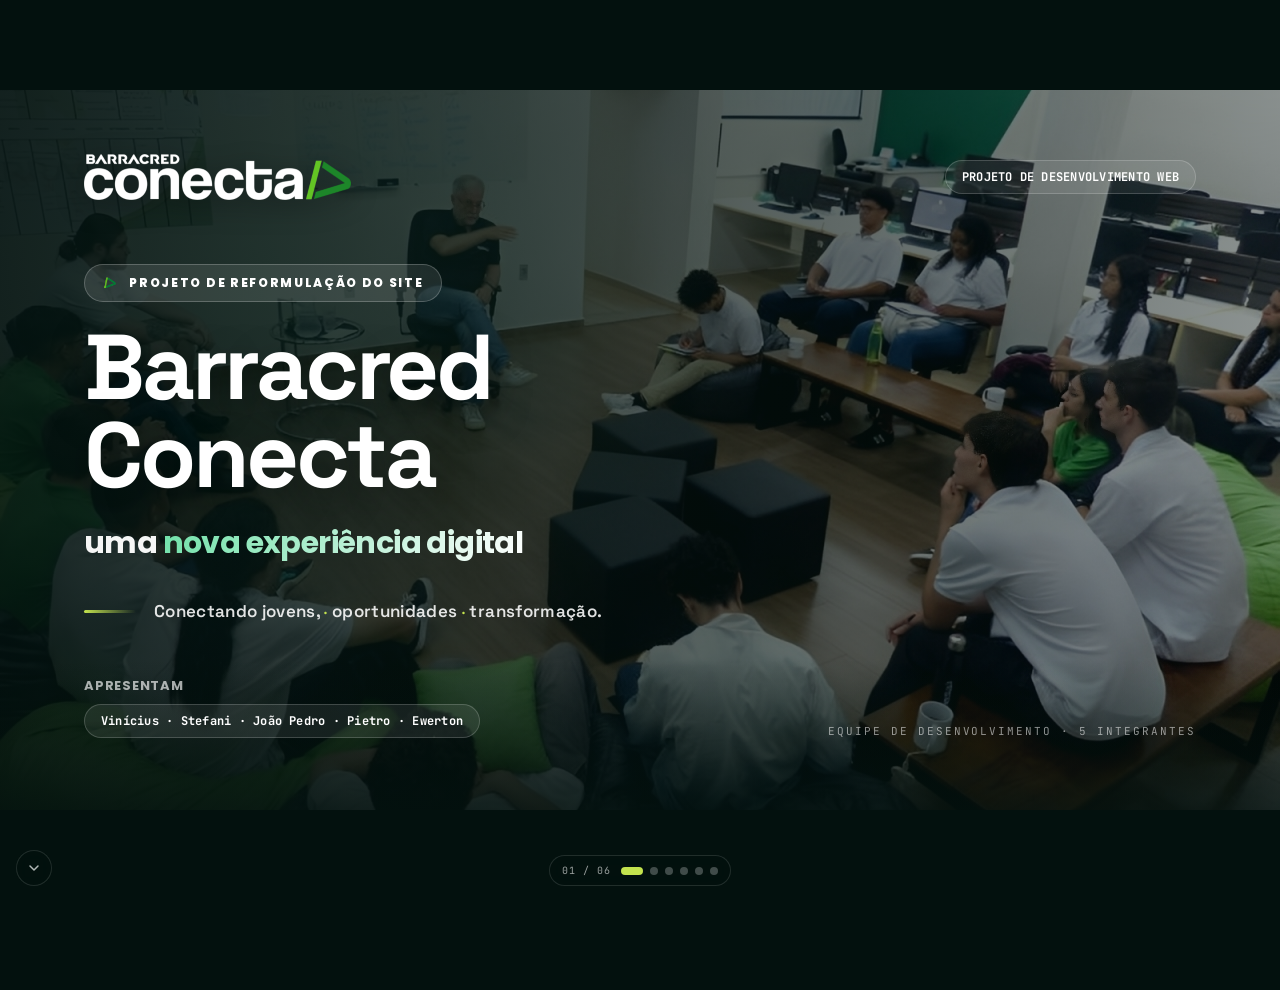
==== commit 92e0b8f7: "apresentação atu vini" ====
--- a/nova-v2/apresentacao-site.html
+++ b/nova-v2/apresentacao-site.html
@@ -15,23 +15,20 @@
      · P  = imprimir / exportar em PDF (slides limpos, sem notas)
      · Clique nos pontos de progresso para ir direto a um slide
 
-     ESTRUTURA (9 slides):
-     · 1  Abertura                   · 6  Telas do novo site
-     · 2  Equipe e processo          · 7  Comparativo
-     · 3  Contexto e objetivo        · 8  Demonstração
-     · 4  Primeira versão do site    · 9  Resultado e encerramento
-     · 5  Principais melhorias
+     ESTRUTURA (6 slides):
+     · 1  Abertura                   · 4  Primeira versão do site
+     · 2  Equipe e processo          · 5  Demonstração
+     · 3  Contexto e objetivo        · 6  Resultado e encerramento
 
      COMO EDITAR:
      · Cada <section class="slide"> é um slide; o data-note="N" se
        conecta às notas do apresentador (data-notes-for="N").
-     · Telas dos slides 4 e 5: A.Images/ (novo) e assets/images/
-       (versão antiga). Comparativo/demonstração: Desktop.site.png
-       e Mobile.site.png.
+     · Telas do slide 4: assets/images/ (versão antiga).
+       Demonstração: Desktop.site.png e Mobile.site.png.
      · O nome da seção de cada card fica no rótulo .s-antiga-label,
-       na base das imagens dos slides 4 e 5.
+       na base das imagens do slide 4.
      · Nomes dos integrantes: slide 1 (badge), slide 2 (cards da
-       equipe) e slide 9 (rodapé do encerramento).
+       equipe) e slide 6 (rodapé do encerramento).
      ============================================================= -->
 
 <!-- ==================== FONTES ==================== -->
@@ -204,16 +201,13 @@
 .s2-frame .shot img{width:100%;height:auto;display:block;border-radius:8px}
 
 /* ==================== SLIDE 4 — PRIMEIRA VERSÃO (claro) ==================== */
-.s-antiga .pad,.s-novo .pad{padding-top:30px;padding-bottom:24px}
+.s-antiga .pad{padding-top:30px;padding-bottom:24px}
 .slide h1.s-antiga-title{font-size:36px;max-width:800px;margin-top:8px}
 .s-antiga-grid{flex:1;display:grid;grid-template-columns:repeat(2,440px);gap:14px;align-content:center;justify-content:center}
 .s-antiga-cell .s2-frame{border:2px solid rgba(15,122,86,.48);border-radius:20px;box-shadow:0 16px 34px rgba(7,64,46,.14)}
 .s-antiga-cell .shot{border-bottom:0;padding:8px;background:linear-gradient(135deg,#fff,#edf8f1)}
-.s-novo .s-antiga-cell .s2-frame{border:2px solid rgba(195,227,78,.65);border-radius:20px;box-shadow:0 16px 34px rgba(143,182,44,.2)}
-.s-novo .s-antiga-cell .shot{border-bottom:0;padding:8px;background:linear-gradient(135deg,#fff,#f6fbe9)}
 .s-antiga-cell .s2-frame{transition:transform .35s ease,box-shadow .35s ease,border-color .35s ease}
 .s-antiga-cell:hover .s2-frame{transform:translateY(-8px) scale(1.02);box-shadow:0 26px 50px rgba(7,64,46,.22);border-color:rgba(15,122,86,.85)}
-.s-novo .s-antiga-cell:hover .s2-frame{box-shadow:0 26px 50px rgba(143,182,44,.3);border-color:rgba(195,227,78,1)}
 .s-antiga-cell .shot{position:relative}
 .s-antiga-label{
   position:absolute;left:0;right:0;bottom:0;
@@ -224,44 +218,41 @@
   background:linear-gradient(180deg,rgba(6,48,36,0) 0%,rgba(6,48,36,.82) 55%);
   border-radius:0 0 12px 12px;
 }
-.s-novo .s-antiga-label{background:linear-gradient(180deg,rgba(6,48,36,0) 0%,rgba(10,61,41,.9) 55%)}
-
-/* ==================== SLIDE 6 — PRINCIPAIS MELHORIAS (claro) ==================== */
-.s3-title{max-width:880px;margin-top:16px}
-.pillars{flex:1;display:flex;align-items:stretch;justify-content:center;gap:22px;padding-top:18px}
-.pillar{flex:1;max-width:400px;border-radius:24px;padding:26px 26px 30px;display:flex;flex-direction:column;align-items:flex-start;gap:12px;
-  background:rgba(255,255,255,.86);border:1px solid var(--bc-border);box-shadow:var(--bc-shadow);
-  backdrop-filter:blur(14px);-webkit-backdrop-filter:blur(14px);transition:transform .3s ease,box-shadow .3s ease}
-.pillar:hover{transform:translateY(-6px);box-shadow:var(--bc-shadow-strong)}
-.pillar .ic{width:56px;height:56px;border-radius:16px;display:grid;place-items:center;background:#fff;border:2px solid var(--bc-primary);box-shadow:0 6px 18px rgba(59,189,128,.16)}
-.pillar .ic svg{width:28px;height:28px;stroke:var(--bc-primary-dark);fill:none;stroke-width:1.8;stroke-linecap:round;stroke-linejoin:round}
-.pillar.b2 .ic{border-color:var(--bc-primary-dark)} .pillar.b2 .ic svg{stroke:var(--bc-primary-deep)}
-.pillar.b3 .ic{border-color:var(--lime-deep)} .pillar.b3 .ic svg{stroke:var(--bc-primary-deep)}
-.pillar h3{font-size:20px;font-weight:700;line-height:1.2}
-.pillar .k{font-family:var(--mono);font-size:11px;letter-spacing:.08em;color:var(--bc-muted);text-transform:uppercase}
-.pillar .tick{display:inline-flex;align-items:flex-start;gap:9px;font-size:12.5px;font-weight:700;line-height:1.5;color:var(--bc-primary-dark)}
-.pillar .tick::before{content:"";width:7px;height:7px;border-radius:50%;flex:none;margin-top:6px;background:var(--bc-primary)}
-.pillar.b2 .tick{color:var(--bc-primary-deep)} .pillar.b2 .tick::before{background:var(--bc-primary-dark)}
-.pillar.b3 .tick{color:var(--bc-primary-dark)} .pillar.b3 .tick::before{background:var(--bc-primary-dark)}
-.s3-message{margin-top:26px;position:relative;z-index:2;text-align:center}
-.s3-message .inner{display:inline-flex;gap:12px;align-items:center;padding:14px 24px;border-radius:var(--r-pill);background:var(--bc-dark);color:#fff;box-shadow:0 18px 44px rgba(6,48,36,.3)}
-.s3-message .inner span{font-family:var(--display);font-size:15px;font-weight:600;color:rgba(255,255,255,.96)}
-.s3-message .inner .dot{width:8px;height:8px;border-radius:50%;background:var(--lime)}
 
 /* ==================== SLIDE 2 — EQUIPE (claro/tint) ==================== */
 .s4{background:linear-gradient(160deg,#f2faf4 0%,#eaf5ec 55%,#e6f1ea 100%)}
 .s4-title{max-width:900px;margin-top:16px}
 .s4-journey{flex:1;display:flex;align-items:center;padding-top:18px}
 .s4-stops{width:100%;display:grid;grid-template-columns:repeat(5,1fr);gap:14px}
-.s4-stop{min-height:210px;padding:20px 16px;display:flex;flex-direction:column;align-items:flex-start;text-align:left;gap:13px;border-radius:22px;background:rgba(255,255,255,.9);border:1px solid var(--bc-border);box-shadow:0 14px 30px rgba(7,64,46,.08);transition:transform .3s ease,box-shadow .3s ease}
+.s4-stop{min-height:240px;padding:20px 16px;display:flex;flex-direction:column;align-items:center;text-align:center;gap:10px;border-radius:22px;background:rgba(255,255,255,.9);border:1px solid var(--bc-border);box-shadow:0 14px 30px rgba(7,64,46,.08);transition:transform .3s ease,box-shadow .3s ease}
 .s4-stop:hover{transform:translateY(-6px);box-shadow:0 24px 46px rgba(7,64,46,.14)}
-.s4-disc{width:56px;height:56px;border-radius:18px;display:grid;place-items:center;background:linear-gradient(135deg,var(--bc-primary),var(--bc-primary-dark));box-shadow:0 12px 26px rgba(15,122,86,.28);position:relative}
-.s4-disc::before{content:"";position:absolute;inset:3px;border-radius:14px;background:rgba(255,255,255,.14);border:1px solid rgba(255,255,255,.28)}
-.s4-disc svg{width:26px;height:26px;position:relative;z-index:1;stroke:#fff;fill:none;stroke-width:1.8;stroke-linecap:round;stroke-linejoin:round}
-.s4-stop.d2 .s4-disc{background:linear-gradient(135deg,#4d80d9,var(--coral-deep))}
-.s4-stop.d3 .s4-disc{background:linear-gradient(135deg,#0fa06f,var(--bc-primary-deep))}
-.s4-stop.d4 .s4-disc{background:linear-gradient(135deg,#ff7a66,var(--coral-deep-orange))}
-.s4-stop.d5 .s4-disc{background:linear-gradient(135deg,#b3d84d,var(--lime-deep))}
+
+/* Espaço para foto */
+.s4-photo{width:80px;height:80px;border-radius:50%;background:linear-gradient(135deg,rgba(59,189,128,.15),rgba(59,189,128,.08));border:2px dashed rgba(59,189,128,.35);display:grid;place-items:center;position:relative;overflow:hidden;transition:all .3s ease}
+.s4-photo::after{content:"";width:28px;height:28px;background:url("data:image/svg+xml,%3Csvg xmlns='http://www.w3.org/2000/svg' viewBox='0 0 24 24' fill='none' stroke='%233bbd80' stroke-width='1.5' stroke-linecap='round' stroke-linejoin='round'%3E%3Cpath d='M20 21v-2a4 4 0 0 0-4-4H8a4 4 0 0 0-4 4v2'/%3E%3Ccircle cx='12' cy='7' r='4'/%3E%3C/svg%3E") center/contain no-repeat;opacity:.5}
+.s4-stop:hover .s4-photo{border-color:rgba(59,189,128,.6);background:linear-gradient(135deg,rgba(59,189,128,.2),rgba(59,189,128,.12))}
+
+/* Quando adicionar foto, use: .s4-photo img { width:100%; height:100%; object-fit:cover; } */
+/* Ou substitua .s4-photo::after por uma imagem de perfil */
+
+/* Ícone minimalista */
+.s4-disc{width:36px;height:36px;border-radius:10px;display:grid;place-items:center;background:rgba(59,189,128,.12);border:1px solid rgba(59,189,128,.25);position:relative;transition:all .3s ease}
+.s4-disc::before{display:none}
+.s4-disc svg{width:18px;height:18px;position:relative;z-index:1;stroke:var(--bc-primary-dark);fill:none;stroke-width:1.8;stroke-linecap:round;stroke-linejoin:round}
+.s4-stop:hover .s4-disc{background:rgba(59,189,128,.18);border-color:rgba(59,189,128,.4)}
+.s4-stop.d2 .s4-disc{background:rgba(77,128,217,.12);border-color:rgba(77,128,217,.25)}
+.s4-stop.d2 .s4-disc svg{stroke:var(--coral-deep)}
+.s4-stop.d2:hover .s4-disc{background:rgba(77,128,217,.18);border-color:rgba(77,128,217,.4)}
+.s4-stop.d3 .s4-disc{background:rgba(15,160,111,.12);border-color:rgba(15,160,111,.25)}
+.s4-stop.d3 .s4-disc svg{stroke:var(--bc-primary-deep)}
+.s4-stop.d3:hover .s4-disc{background:rgba(15,160,111,.18);border-color:rgba(15,160,111,.4)}
+.s4-stop.d4 .s4-disc{background:rgba(255,122,102,.12);border-color:rgba(255,122,102,.25)}
+.s4-stop.d4 .s4-disc svg{stroke:var(--coral-deep-orange)}
+.s4-stop.d4:hover .s4-disc{background:rgba(255,122,102,.18);border-color:rgba(255,122,102,.4)}
+.s4-stop.d5 .s4-disc{background:rgba(179,216,77,.12);border-color:rgba(179,216,77,.25)}
+.s4-stop.d5 .s4-disc svg{stroke:var(--lime-deep)}
+.s4-stop.d5:hover .s4-disc{background:rgba(179,216,77,.18);border-color:rgba(179,216,77,.4)}
+
 .s4-role{font-size:12px;line-height:1.45;color:var(--bc-muted);margin-top:auto}.s4-role h3{font-family:var(--display);font-size:19px;line-height:1.1;color:var(--bc-primary-dark);margin:0 0 5px;letter-spacing:-.02em}
 .s4-text{margin-top:14px;text-align:center;max-width:760px;margin-left:auto;margin-right:auto}
 
@@ -277,7 +268,7 @@
 .scmp-vs{flex:none;display:grid;place-items:center;width:58px;height:58px;border-radius:50%;background:var(--bc-dark);border:2px solid var(--lime);color:#fff;font-size:22px;font-family:var(--display);box-shadow:0 12px 30px rgba(7,64,46,.2)}
 .scmp-summary{display:flex;justify-content:center;gap:12px;margin-top:10px}.scmp-summary span{padding:.5rem .9rem;border-radius:var(--r-pill);background:rgba(255,255,255,.78);border:1px solid var(--bc-border);font-size:11px;font-weight:700;color:var(--bc-primary-dark)}
 
-/* ==================== SLIDE 8 — DEMONSTRAÇÃO (escuro/tech) ==================== */
+/* ==================== SLIDE 5 — DEMONSTRAÇÃO (escuro/tech) ==================== */
 .s5{background:linear-gradient(160deg,var(--bc-dark) 0%,var(--bc-deep) 100%);color:#fff}
 .s5::before{content:"";position:absolute;inset:0;pointer-events:none;
   background-image:linear-gradient(rgba(111,224,168,.05) 1px,transparent 1px),linear-gradient(90deg,rgba(111,224,168,.05) 1px,transparent 1px);background-size:46px 46px;opacity:.5;
@@ -309,7 +300,7 @@
 .live-pill .pulse{width:9px;height:9px;border-radius:50%;background:var(--lime);animation:pulse 1.8s infinite}
 @keyframes pulse{0%{box-shadow:0 0 0 0 rgba(195,227,78,.5)}70%{box-shadow:0 0 0 9px rgba(195,227,78,0)}100%{box-shadow:0 0 0 0 rgba(195,227,78,0)}}
 
-/* ==================== SLIDE 9 — ENCERRAMENTO (escuro/elegante) ==================== */
+/* ==================== SLIDE 6 — ENCERRAMENTO (escuro/elegante) ==================== */
 .s6{background:linear-gradient(165deg,var(--bc-dark) 0%,var(--bc-deep) 100%);color:#fff}
 .s6::before{content:"";position:absolute;inset:0;pointer-events:none;
   background-image:linear-gradient(rgba(111,224,168,.05) 1px,transparent 1px),linear-gradient(90deg,rgba(111,224,168,.05) 1px,transparent 1px);background-size:46px 46px;opacity:.4;
@@ -433,22 +424,27 @@
       <div class="s4-journey">
         <div class="s4-stops">
           <div class="s4-stop">
+            <div class="s4-photo"></div>
             <div class="s4-disc"><svg viewBox="0 0 24 24"><rect x="6" y="4" width="12" height="16" rx="2.5"/><path d="M9 4a3 3 0 0 1 6 0"/><path d="M9 12l2 2 4-4"/></svg></div>
             <div class="s4-role"><h3>Vinícius</h3>Planejamento e organização</div>
           </div>
           <div class="s4-stop d2">
+            <div class="s4-photo"></div>
             <div class="s4-disc"><svg viewBox="0 0 24 24"><path d="M14 3H7a2 2 0 0 0-2 2v14a2 2 0 0 0 2 2h10a2 2 0 0 0 2-2V8z"/><path d="M14 3v5h5"/><path d="M9 13h6M9 17h4"/></svg></div>
             <div class="s4-role"><h3>Stefani</h3>Organização do conteúdo</div>
           </div>
           <div class="s4-stop d3">
+            <div class="s4-photo"></div>
             <div class="s4-disc"><svg viewBox="0 0 24 24"><rect x="3" y="4" width="18" height="16" rx="2.5"/><path d="M7 9l3 3-3 3M13 15h4"/></svg></div>
             <div class="s4-role"><h3>João Pedro</h3>Desenvolvimento back-end</div>
           </div>
           <div class="s4-stop d4">
+            <div class="s4-photo"></div>
             <div class="s4-disc"><svg viewBox="0 0 24 24"><circle cx="12" cy="13" r="5"/><path d="M12 8V6M9 4l2 2M15 4l-2 2"/><path d="M7.5 11h-3M16.5 11h3M7.5 15h-3M16.5 15h3"/></svg></div>
             <div class="s4-role"><h3>Pietro</h3>Testes e ajustes</div>
           </div>
           <div class="s4-stop d5">
+            <div class="s4-photo"></div>
             <div class="s4-disc"><svg viewBox="0 0 24 24"><path d="M12 2C6.5 2 2 6.5 2 12s4.5 10 10 10c.926 0 1.648-.746 1.648-1.688 0-.437-.18-.835-.437-1.125-.29-.289-.438-.652-.438-1.125a1.64 1.64 0 0 1 1.668-1.668h1.996c3.051 0 5.555-2.503 5.555-5.554C21.965 6.012 17.461 2 12 2z"/><circle cx="13.5" cy="6.8" r="1.1"/><circle cx="17.3" cy="10.4" r="1.1"/><circle cx="8.7" cy="7.6" r="1.1"/><circle cx="6.7" cy="12.4" r="1.1"/></svg></div>
             <div class="s4-role"><h3>Ewerton</h3>Identidade visual</div>
           </div>
@@ -475,7 +471,7 @@
         <div class="obj">
           <div class="obj-top">
             <span class="obj-ic"><svg viewBox="0 0 24 24"><circle cx="11" cy="11" r="7"/><path d="M21 21l-4.35-4.35M11 8v6M8 11h6"/></svg></span>
-            <b>Facilitar o acesso às informações</b>
+            <b>Organização das informações</b>
             <span class="obj-desc">Informações claras, organizadas e fáceis de encontrar em poucos cliques.</span>
           </div>
           <span class="obj-tag">Melhor acesso</span>
@@ -545,138 +541,9 @@
   </section>
 
   <!-- ============================================================
-       SLIDE 5 — PRINCIPAIS MELHORIAS
+       SLIDE 5 — DEMONSTRAÇÃO DO SITE
   ============================================================= -->
-  <section class="slide light s3" data-note="6">
-    <div class="grid-bg"></div>
-    <div class="blob blob-a"></div>
-    <div class="blob blob-b"></div>
-
-    <div class="pad">
-      <span class="eyebrow">Principais melhorias</span>
-      <h1 class="title s3-title">Uma experiência mais clara, atual e conectada</h1>
-
-      <div class="pillars">
-        <div class="pillar">
-          <div class="ic">
-            <svg viewBox="0 0 24 24"><rect x="3" y="3" width="7" height="7" rx="1.5"/><rect x="14" y="3" width="7" height="7" rx="1.5"/><rect x="3" y="14" width="7" height="7" rx="1.5"/><rect x="14" y="14" width="7" height="7" rx="1.5"/></svg>
-          </div>
-          <span class="k">Pilar 01</span>
-          <h3>Navegação e organização</h3>
-          <span class="tick">Mais clareza para quem visita</span>
-        </div>
-
-        <div class="pillar b2">
-          <div class="ic">
-            <svg viewBox="0 0 24 24"><rect x="3" y="3" width="14" height="4.5" rx="1.5"/><rect x="3" y="9.5" width="11" height="4.5" rx="1.5"/><rect x="3" y="16" width="14" height="4.5" rx="1.5"/><circle cx="19" cy="12" r="4"/><path d="M19 10.5v3M17.5 12h3"/></svg>
-          </div>
-          <span class="k">Pilar 02</span>
-          <h3>Mais conteúdo e funcionalidades</h3>
-          <span class="tick">Novas seções ampliam a experiência do usuário</span>
-        </div>
-
-        <div class="pillar b3">
-          <div class="ic">
-            <svg viewBox="0 0 24 24"><circle cx="12" cy="12" r="10"/><path d="m14.31 8 5.74 9.94"/><path d="M9.69 8h11.48"/><path d="m7.38 12 5.74-9.94"/><path d="M9.69 16 3.95 6.06"/><path d="M14.31 16H2.83"/><path d="m16.62 12-5.74 9.94"/></svg>
-          </div>
-          <span class="k">Pilar 03</span>
-          <h3>Identidade visual modernizada</h3>
-          <span class="tick">Visual mais atual e conectado à identidade do Conecta</span>
-        </div>
-      </div>
-
-      <div class="s3-message">
-        <div class="inner">
-          <span class="dot"></span>
-          <span>O novo site não representa apenas uma mudança visual — reorganiza a experiência e fortalece a comunicação do programa.</span>
-        </div>
-      </div>
-    </div>
-  </section>
-
-  <!-- ============================================================
-       SLIDE 6 — TELAS DO NOVO SITE
-  ============================================================= -->
-  <section class="slide light s-novo" data-note="5">
-    <div class="grid-bg"></div>
-    <div class="blob blob-a"></div>
-    <div class="blob blob-b"></div>
-
-    <div class="pad">
-      <span class="eyebrow">Novo site</span>
-      <h1 class="title s-antiga-title">Algumas telas da nova experiência</h1>
-
-      <div class="s-antiga-grid">
-        <div class="s-antiga-cell">
-          <div class="s2-frame">
-            <div class="shot"><img src="A.Images/novo1.jpeg" alt="Tela 1 do novo site"><span class="s-antiga-label">Quem somos</span></div>
-          </div>
-        </div>
-
-        <div class="s-antiga-cell">
-          <div class="s2-frame">
-            <div class="shot"><img src="A.Images/novo2.jpeg" alt="Tela 2 do novo site"><span class="s-antiga-label">Jornada</span></div>
-          </div>
-        </div>
-
-        <div class="s-antiga-cell">
-          <div class="s2-frame">
-            <div class="shot"><img src="A.Images/novo3.jpeg" alt="Tela 3 do novo site"><span class="s-antiga-label">O que você vai aprender</span></div>
-          </div>
-        </div>
-
-        <div class="s-antiga-cell">
-          <div class="s2-frame">
-            <div class="shot"><img src="A.Images/novo4.jpeg" alt="Tela 4 do novo site"><span class="s-antiga-label">Projetos · Turmas</span></div>
-          </div>
-        </div>
-      </div>
-
-    </div>
-  </section>
-
-  <!-- ============================================================
-       SLIDE 7 — COMPARATIVO: SITE ATUAL × NOVO SITE
-  ============================================================= -->
-  <section class="slide light scmp" data-note="7">
-    <div class="grid-bg"></div>
-    <div class="blob blob-a"></div>
-    <div class="blob blob-b"></div>
-
-    <div class="pad">
-      <span class="eyebrow">Comparativo</span>
-      <h1 class="title scmp-title">Do site atual ao novo site</h1>
-
-      <div class="scmp-grid">
-        <div class="scmp-card">
-          <span class="scmp-label"><span class="dot old"></span> Site atual</span>
-          <div class="s2-frame scmp-frame">
-            <div class="bar"><i></i><i></i><i></i></div>
-            <div class="shot"><img src="assets/images/site.antigo.png" alt="Site atual do Barracred Conecta"></div>
-          </div>
-        </div>
-
-        <div class="scmp-vs">→</div>
-
-        <div class="scmp-card">
-          <span class="scmp-label"><span class="dot new"></span> Novo site</span>
-          <div class="s2-frame scmp-frame">
-            <div class="bar"><i></i><i></i><i></i></div>
-            <div class="shot"><img src="assets/images/Desktop.site.png" alt="Novo site do Barracred Conecta"></div>
-          </div>
-        </div>
-      </div>
-
-      <div class="scmp-summary">
-        <span>Mais clareza</span><span>Identidade fortalecida</span><span>Melhor experiência</span>
-      </div>
-    </div>
-  </section>
-
-  <!-- ============================================================
-       SLIDE 8 — DEMONSTRAÇÃO DO SITE
-  ============================================================= -->
-  <section class="slide s5" data-note="8">
+  <section class="slide s5" data-note="5">
     <div class="glow g1"></div>
     <div class="glow g2"></div>
 
@@ -722,9 +589,9 @@
   </section>
 
   <!-- ============================================================
-       SLIDE 9 — RESULTADO E ENCERRAMENTO
+       SLIDE 6 — RESULTADO E ENCERRAMENTO
   ============================================================= -->
-  <section class="slide s6" data-note="9">
+  <section class="slide s6" data-note="6">
     <div class="glow g1"></div>
     <div class="glow g2"></div>
 
@@ -795,7 +662,7 @@
 
 <!-- ==================== UI DE NAVEGAÇÃO ==================== -->
 <div class="ui" id="ui">
-  <span class="count" id="uiCount">01 / 09</span>
+  <span class="count" id="uiCount">01 / 06</span>
   <div class="dots" id="uiDots"></div>
 </div>
 <button class="ui-toggle" id="uiToggle" title="Ocultar/mostrar a navegação" aria-label="Ocultar ou mostrar a navegação dos slides">
@@ -842,49 +709,22 @@
     <p><b>Mensagem central:</b> apresentar rapidamente a primeira versão do site, com as quatro telas — o ponto de partida da reformulação.</p>
     <p><b>Fala:</b> “Antes das melhorias, uma breve passagem pela primeira versão do site. Nessas quatro telas, vemos como era a experiência inicial — o ponto de partida de toda a reformulação.”</p>
     <p><b>Cuidado com a linguagem:</b> apresentar a primeira versão como <span class="hl">ponto de partida</span>, nunca como algo ruim ou ultrapassado.</p>
-    <p class="hl">Momento: sem troca de apresentador — seguir para as Telas do novo site (Slide 5).</p>
+    <p class="hl">Momento: sem troca de apresentador — seguir para a Demonstração ao vivo (Slide 5).</p>
   </div>
 
   <div data-notes-for="5">
-    <span class="tag">Slide 6 · Telas do novo site · ~30s · Apresentador 1</span>
-    <div class="ttl">As principais telas da nova experiência</div>
-    <div class="tm">APRESENTADOR 1 · tempo estimado: 30 segundos</div>
-    <p><b>Mensagem central:</b> apresentar rapidamente as principais telas do novo site, mostrando a nova experiência na prática.</p>
-    <p><b>Fala:</b> "E aqui, o resultado aplicado: as principais telas do novo site. Navegação, conteúdo e responsividade já na prática."</p>
-    <p class="hl">Momento: sem troca de apresentador — seguir para o Comparativo (Slide 7).</p>
-  </div>
-
-  <div data-notes-for="6">
-    <span class="tag">Slide 5 · Principais melhorias · ~1min · Apresentador 1</span>
-    <div class="ttl">Uma experiência mais clara, atual e conectada</div>
-    <div class="tm">APRESENTADOR 1 · tempo estimado: 1 minuto</div>
-    <p><b>Mensagem central:</b> o novo site não é só uma mudança visual — reorganiza a experiência em três pilares.</p>
-    <p><b>Fala:</b> “A nova proposta se apoia em três pilares. Navegação e organização: informações claras e caminhos simples. Mais conteúdo e funcionalidades: novas seções ampliam a experiência do usuário. E identidade visual modernizada: um visual contemporâneo e acolhedor, sem perder a credibilidade institucional.”</p>
-    <p>Encerrar reforçando a frase do slide: reorganizar a experiência e fortalecer a comunicação do programa.</p>
-  </div>
-
-  <div data-notes-for="7">
-    <span class="tag">Slide 7 · Comparativo · ~30s · Apresentador 1</span>
-    <div class="ttl">Do site atual ao novo site</div>
-    <div class="tm">APRESENTADOR 1 · tempo estimado: 30 segundos</div>
-    <p><b>Mensagem central:</b> comparação visual lado a lado — o ponto de partida (site atual) e a nova proposta.</p>
-    <p><b>Fala:</b> “Para visualizar a evolução, colocamos lado a lado o site atual e o novo site — do que tínhamos como base para a nova experiência digital.”</p>
-    <p class="hl">Momento da troca: ao final deste slide, passar a fala para o Apresentador 2, que conduz a demonstração ao vivo (Slide 8).</p>
-  </div>
-
-  <div data-notes-for="8">
-    <span class="tag">Slide 8 · Demonstração ao vivo · ~4min · Apresentador 2</span>
+    <span class="tag">Slide 5 · Demonstração ao vivo · ~4min · Apresentador 2</span>
     <div class="ttl">Da proposta à experiência</div>
     <div class="tm">APRESENTADOR 2 · tempo estimado: 4 minutos (incluindo a demonstração ao vivo)</div>
     <p><b>Mensagem central:</b> apresentar o site em uso e mostrar que as decisões dos slides anteriores foram aplicadas na prática.</p>
     <p><b>Fala:</b> “Esta é a proposta aplicada. Vou mostrar o site ao vivo, navegando na página inicial, pelo menu, por uma seção principal e pela versão para celular — navegação, conteúdo e responsividade.”</p>
     <p><b>Demonstração (rota sugerida, ~3min30):</b> 1) página inicial e apresentação do programa; 2) menu e organização das informações; 3) uma seção principal; 4) adaptação para celular, se disponível.</p>
     <p><b>ATENÇÃO:</b> ficar atento ao tempo — o slide permanece em tela até o encerramento.</p>
-    <p class="hl">Momento: iniciar a demonstração ao vivo aqui. Apresentador 2 segue para o Slide 9 (Resultado e encerramento).</p>
+    <p class="hl">Momento: iniciar a demonstração ao vivo aqui. Apresentador 2 segue para o Slide 6 (Resultado e encerramento).</p>
   </div>
 
-  <div data-notes-for="9">
-    <span class="tag">Slide 9 · Resultado e encerramento · ~1min30 · Apresentador 2</span>
+  <div data-notes-for="6">
+    <span class="tag">Slide 6 · Resultado e encerramento · ~1min30 · Apresentador 2</span>
     <div class="ttl">Mais do que um novo visual, uma nova forma de conectar</div>
     <div class="tm">APRESENTADOR 2 · tempo estimado: 1 minuto e 30 segundos</div>
     <p><b>Mensagem central:</b> o projeto transforma a presença digital do programa em uma experiência mais clara, acolhedora e conectada ao seu propósito.</p>
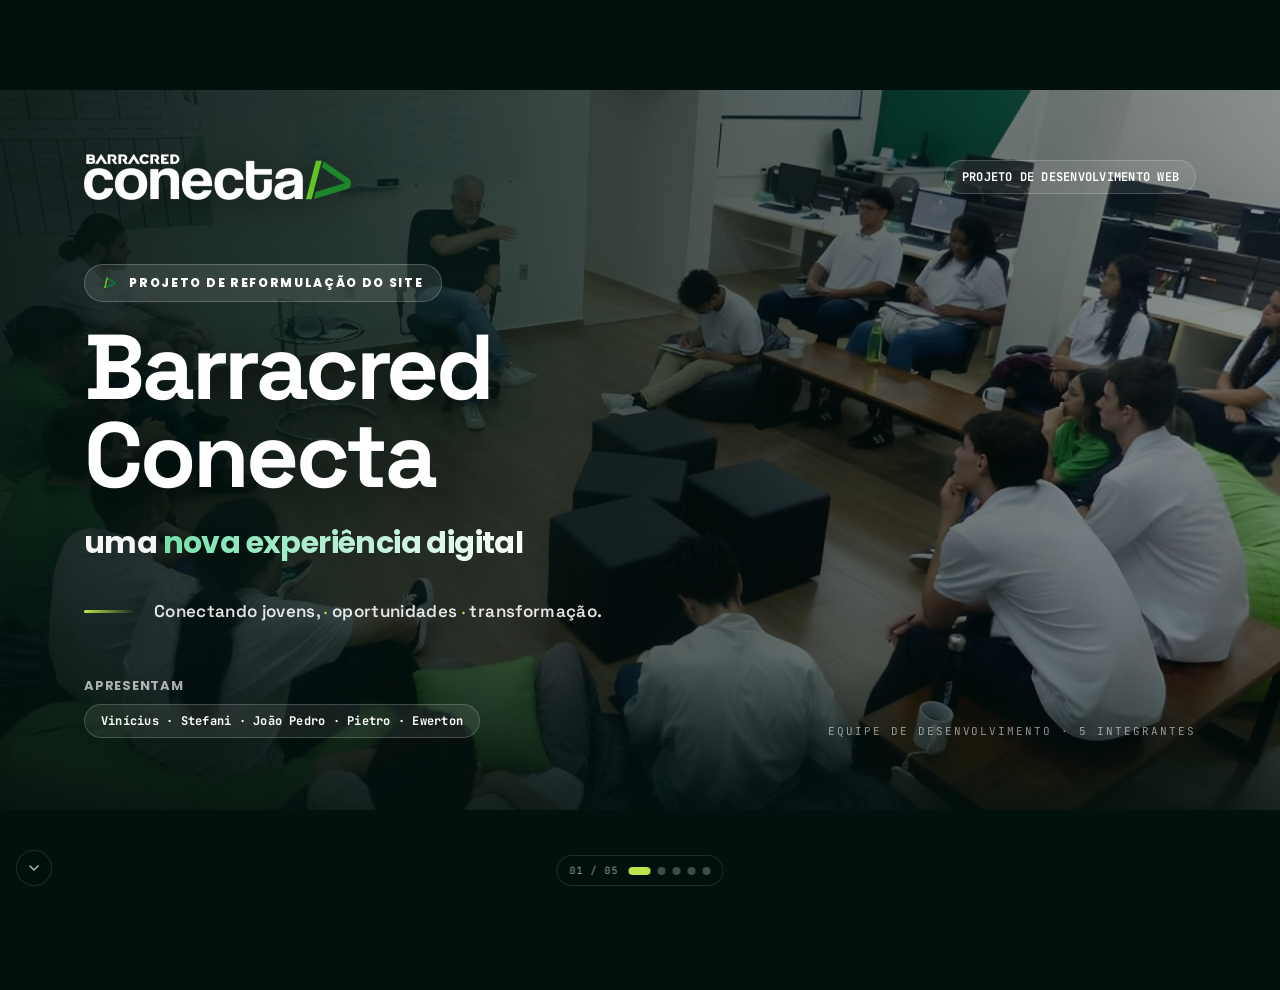
==== commit ef0697f9: "final" ====
--- a/nova-v2/apresentacao-site.html
+++ b/nova-v2/apresentacao-site.html
@@ -15,20 +15,19 @@
      · P  = imprimir / exportar em PDF (slides limpos, sem notas)
      · Clique nos pontos de progresso para ir direto a um slide
 
-     ESTRUTURA (6 slides):
+     ESTRUTURA (5 slides):
      · 1  Abertura                   · 4  Primeira versão do site
      · 2  Equipe e processo          · 5  Demonstração
-     · 3  Contexto e objetivo        · 6  Resultado e encerramento
+     · 3  Contexto e objetivo
 
      COMO EDITAR:
      · Cada <section class="slide"> é um slide; o data-note="N" se
        conecta às notas do apresentador (data-notes-for="N").
-     · Telas do slide 4: assets/images/ (versão antiga).
-       Demonstração: Desktop.site.png e Mobile.site.png.
-     · O nome da seção de cada card fica no rótulo .s-antiga-label,
-       na base das imagens do slide 4.
+     · Slide 4: vídeo do YouTube incorporado (substitua o ID no
+       iframe). Demonstração: Desktop.site.png e Mobile.site.png.
+     · O nome da seção de cada card fica no rótulo .s-antiga-label.
      · Nomes dos integrantes: slide 1 (badge), slide 2 (cards da
-       equipe) e slide 6 (rodapé do encerramento).
+        equipe).
      ============================================================= -->
 
 <!-- ==================== FONTES ==================== -->
@@ -203,6 +202,10 @@
 /* ==================== SLIDE 4 — PRIMEIRA VERSÃO (claro) ==================== */
 .s-antiga .pad{padding-top:30px;padding-bottom:24px}
 .slide h1.s-antiga-title{font-size:36px;max-width:800px;margin-top:8px}
+.s-antiga-video{flex:1;display:flex;align-items:center;justify-content:center;padding-top:10px}
+.s-antiga-video .s2-frame{max-width:800px;width:100%;border:2px solid rgba(15,122,86,.48);border-radius:20px;box-shadow:0 20px 50px rgba(7,64,46,.18);overflow:hidden}
+.s-antiga-video .shot{position:relative;padding-bottom:56.25%;height:0;overflow:hidden;background:#000}
+.s-antiga-video .shot iframe{position:absolute;top:0;left:0;width:100%;height:100%;border:0}
 .s-antiga-grid{flex:1;display:grid;grid-template-columns:repeat(2,440px);gap:14px;align-content:center;justify-content:center}
 .s-antiga-cell .s2-frame{border:2px solid rgba(15,122,86,.48);border-radius:20px;box-shadow:0 16px 34px rgba(7,64,46,.14)}
 .s-antiga-cell .shot{border-bottom:0;padding:8px;background:linear-gradient(135deg,#fff,#edf8f1)}
@@ -223,17 +226,18 @@
 .s4{background:linear-gradient(160deg,#f2faf4 0%,#eaf5ec 55%,#e6f1ea 100%)}
 .s4-title{max-width:900px;margin-top:16px}
 .s4-journey{flex:1;display:flex;align-items:center;padding-top:18px}
-.s4-stops{width:100%;display:grid;grid-template-columns:repeat(5,1fr);gap:14px}
-.s4-stop{min-height:240px;padding:20px 16px;display:flex;flex-direction:column;align-items:center;text-align:center;gap:10px;border-radius:22px;background:rgba(255,255,255,.9);border:1px solid var(--bc-border);box-shadow:0 14px 30px rgba(7,64,46,.08);transition:transform .3s ease,box-shadow .3s ease}
+.s4-stops{width:100%;display:grid;grid-template-columns:repeat(5,1fr);gap:16px}
+.s4-stop{min-height:280px;padding:24px 18px;display:flex;flex-direction:column;align-items:center;text-align:center;gap:12px;border-radius:22px;background:rgba(255,255,255,.9);border:1px solid var(--bc-border);box-shadow:0 14px 30px rgba(7,64,46,.08);transition:transform .3s ease,box-shadow .3s ease}
 .s4-stop:hover{transform:translateY(-6px);box-shadow:0 24px 46px rgba(7,64,46,.14)}
 
 /* Espaço para foto */
-.s4-photo{width:80px;height:80px;border-radius:50%;background:linear-gradient(135deg,rgba(59,189,128,.15),rgba(59,189,128,.08));border:2px dashed rgba(59,189,128,.35);display:grid;place-items:center;position:relative;overflow:hidden;transition:all .3s ease}
+.s4-photo{width:100px;max-width:100px;height:100px;aspect-ratio:1;border-radius:50%;background:linear-gradient(135deg,rgba(59,189,128,.15),rgba(59,189,128,.08));border:2px dashed rgba(59,189,128,.35);display:grid;place-items:center;position:relative;overflow:hidden;flex-shrink:0;justify-self:center;transition:all .3s ease}
 .s4-photo::after{content:"";width:28px;height:28px;background:url("data:image/svg+xml,%3Csvg xmlns='http://www.w3.org/2000/svg' viewBox='0 0 24 24' fill='none' stroke='%233bbd80' stroke-width='1.5' stroke-linecap='round' stroke-linejoin='round'%3E%3Cpath d='M20 21v-2a4 4 0 0 0-4-4H8a4 4 0 0 0-4 4v2'/%3E%3Ccircle cx='12' cy='7' r='4'/%3E%3C/svg%3E") center/contain no-repeat;opacity:.5}
 .s4-stop:hover .s4-photo{border-color:rgba(59,189,128,.6);background:linear-gradient(135deg,rgba(59,189,128,.2),rgba(59,189,128,.12))}
 
-/* Quando adicionar foto, use: .s4-photo img { width:100%; height:100%; object-fit:cover; } */
-/* Ou substitua .s4-photo::after por uma imagem de perfil */
+.s4-photo img{width:100%;height:100%;object-fit:cover}
+.s4-photo:has(img)::after{display:none}
+.s4-stop.d4 .s4-photo img{object-position:center -18px}
 
 /* Ícone minimalista */
 .s4-disc{width:36px;height:36px;border-radius:10px;display:grid;place-items:center;background:rgba(59,189,128,.12);border:1px solid rgba(59,189,128,.25);position:relative;transition:all .3s ease}
@@ -300,41 +304,6 @@
 .live-pill .pulse{width:9px;height:9px;border-radius:50%;background:var(--lime);animation:pulse 1.8s infinite}
 @keyframes pulse{0%{box-shadow:0 0 0 0 rgba(195,227,78,.5)}70%{box-shadow:0 0 0 9px rgba(195,227,78,0)}100%{box-shadow:0 0 0 0 rgba(195,227,78,0)}}
 
-/* ==================== SLIDE 6 — ENCERRAMENTO (escuro/elegante) ==================== */
-.s6{background:linear-gradient(165deg,var(--bc-dark) 0%,var(--bc-deep) 100%);color:#fff}
-.s6::before{content:"";position:absolute;inset:0;pointer-events:none;
-  background-image:linear-gradient(rgba(111,224,168,.05) 1px,transparent 1px),linear-gradient(90deg,rgba(111,224,168,.05) 1px,transparent 1px);background-size:46px 46px;opacity:.4;
-  -webkit-mask-image:linear-gradient(to bottom,rgba(0,0,0,.9),transparent 75%);mask-image:linear-gradient(to bottom,rgba(0,0,0,.9),transparent 75%)}
-.s6 .glow{position:absolute;border-radius:50%;filter:blur(80px);pointer-events:none}
-.s6 .glow.g1{width:30rem;height:30rem;top:-10rem;right:-8rem;background:radial-gradient(circle,rgba(59,189,128,.28),transparent 70%)}
-.s6 .glow.g2{width:24rem;height:24rem;bottom:-8rem;left:-6rem;background:radial-gradient(circle,rgba(111,224,168,.22),transparent 70%)}
-.s6 .pad{color:#fff;padding:60px 74px}
-.s6-top{display:flex;justify-content:space-between;align-items:flex-start}
-.s6-title{color:#fff;font-size:38px;max-width:700px;margin-top:12px}
-.s6-card{margin-top:34px;flex:1;display:flex;align-items:center;justify-content:center;gap:14px}
-.s6-card .glass{background:rgba(255,255,255,.07);border-color:rgba(255,255,255,.16);border-radius:var(--r-lg);backdrop-filter:blur(18px);position:relative;overflow:hidden}
-.s6-conn{flex:none;display:grid;place-items:center;width:40px;height:40px;border-radius:50%;background:rgba(255,255,255,.06);border:1px solid rgba(111,224,168,.35);color:var(--bc-primary-bright);font-size:15px;font-family:var(--display);font-weight:700}
-.s6-step{flex:1;max-width:330px;min-height:210px;display:flex;flex-direction:column;align-items:flex-start;gap:6px;padding:30px 26px 28px;transition:transform .3s ease,box-shadow .3s ease}
-.s6-step:hover{transform:translateY(-6px);box-shadow:0 26px 60px rgba(0,0,0,.35)}
-.s6-step::before{content:"";position:absolute;top:0;left:0;right:0;height:4px;background:linear-gradient(90deg,var(--bc-primary),var(--lime));opacity:.9}
-.s6-step-top{display:flex;align-items:center;justify-content:space-between;width:100%}
-.s6-step .step-n{font-family:var(--mono);font-size:13px;letter-spacing:.16em;font-weight:700;color:var(--lime)}
-.s6-ic{width:46px;height:46px;border-radius:14px;display:grid;place-items:center;background:rgba(111,224,168,.12);border:1px solid rgba(111,224,168,.35)}
-.s6-ic svg{width:24px;height:24px;stroke:var(--bc-primary-bright);fill:none;stroke-width:1.8;stroke-linecap:round;stroke-linejoin:round}
-.s6-step h4{font-family:var(--display);font-size:26px;font-weight:700;letter-spacing:-.02em;color:#fff;margin-top:16px}
-.s6-step p{font-size:14px;font-weight:600;line-height:1.55;color:rgba(255,255,255,.78);margin-top:4px;max-width:235px}
-.s6-final{margin-top:28px;text-align:center;font-family:var(--display);font-size:22px;font-weight:700;color:#fff;letter-spacing:-.01em;line-height:1.5}
-.s6-final::before,.s6-final::after{content:"";display:inline-block;vertical-align:middle;height:2px;width:90px;border-radius:99px;background:linear-gradient(90deg,transparent,rgba(111,224,168,.5));margin:0 16px}
-.s6-final::after{background:linear-gradient(90deg,rgba(111,224,168,.5),transparent)}
-.s6-final .hl{background:linear-gradient(120deg,var(--bc-primary-bright),#fff);-webkit-background-clip:text;background-clip:text;-webkit-text-fill-color:transparent}
-.s6-foot{margin-top:20px;display:flex;align-items:center;justify-content:space-between;gap:20px}
-.s6-team{display:flex;gap:16px;flex-wrap:wrap}
-.s6-team span{font-size:12px;font-weight:700;color:rgba(255,255,255,.8);font-family:var(--display)}
-.s6-team span::after{content:"·";color:var(--lime);margin-left:14px}
-.s6-team span:last-child::after{content:""}
-.s6-thanks{font-size:12px;color:rgba(255,255,255,.62);font-weight:600;line-height:1.6;max-width:340px;text-align:right}
-.s6-logo img{height:40px;filter:drop-shadow(0 6px 16px rgba(0,0,0,.45))}
-
 /* ==================== UI (navegação/progresso) ==================== */
 .ui{position:fixed;left:50%;transform:translateX(-50%);bottom:14px;display:flex;align-items:center;gap:10px;z-index:50;padding:8px 12px;border-radius:999px;background:rgba(3,17,14,.6);border:1px solid rgba(255,255,255,.12);backdrop-filter:blur(10px)}
 .ui .dots{display:flex;gap:7px}
@@ -424,27 +393,27 @@
       <div class="s4-journey">
         <div class="s4-stops">
           <div class="s4-stop">
-            <div class="s4-photo"></div>
+            <div class="s4-photo"><img src="assets/images/grupo_dev/vinicius.jpeg" alt="Vinícius"></div>
             <div class="s4-disc"><svg viewBox="0 0 24 24"><rect x="6" y="4" width="12" height="16" rx="2.5"/><path d="M9 4a3 3 0 0 1 6 0"/><path d="M9 12l2 2 4-4"/></svg></div>
             <div class="s4-role"><h3>Vinícius</h3>Planejamento e organização</div>
           </div>
           <div class="s4-stop d2">
-            <div class="s4-photo"></div>
+            <div class="s4-photo"><img src="assets/images/grupo_dev/stefani.jpeg" alt="Stefani"></div>
             <div class="s4-disc"><svg viewBox="0 0 24 24"><path d="M14 3H7a2 2 0 0 0-2 2v14a2 2 0 0 0 2 2h10a2 2 0 0 0 2-2V8z"/><path d="M14 3v5h5"/><path d="M9 13h6M9 17h4"/></svg></div>
             <div class="s4-role"><h3>Stefani</h3>Organização do conteúdo</div>
           </div>
           <div class="s4-stop d3">
-            <div class="s4-photo"></div>
+            <div class="s4-photo"><img src="assets/images/grupo_dev/joao.jpeg" alt="João Pedro"></div>
             <div class="s4-disc"><svg viewBox="0 0 24 24"><rect x="3" y="4" width="18" height="16" rx="2.5"/><path d="M7 9l3 3-3 3M13 15h4"/></svg></div>
             <div class="s4-role"><h3>João Pedro</h3>Desenvolvimento back-end</div>
           </div>
           <div class="s4-stop d4">
-            <div class="s4-photo"></div>
+            <div class="s4-photo"><img src="assets/images/grupo_dev/pietro.jpeg" alt="Pietro"></div>
             <div class="s4-disc"><svg viewBox="0 0 24 24"><circle cx="12" cy="13" r="5"/><path d="M12 8V6M9 4l2 2M15 4l-2 2"/><path d="M7.5 11h-3M16.5 11h3M7.5 15h-3M16.5 15h3"/></svg></div>
             <div class="s4-role"><h3>Pietro</h3>Testes e ajustes</div>
           </div>
           <div class="s4-stop d5">
-            <div class="s4-photo"></div>
+            <div class="s4-photo"><img src="assets/images/grupo_dev/ewerton.jpeg" alt="Ewerton"></div>
             <div class="s4-disc"><svg viewBox="0 0 24 24"><path d="M12 2C6.5 2 2 6.5 2 12s4.5 10 10 10c.926 0 1.648-.746 1.648-1.688 0-.437-.18-.835-.437-1.125-.29-.289-.438-.652-.438-1.125a1.64 1.64 0 0 1 1.668-1.668h1.996c3.051 0 5.555-2.503 5.555-5.554C21.965 6.012 17.461 2 12 2z"/><circle cx="13.5" cy="6.8" r="1.1"/><circle cx="17.3" cy="10.4" r="1.1"/><circle cx="8.7" cy="7.6" r="1.1"/><circle cx="6.7" cy="12.4" r="1.1"/></svg></div>
             <div class="s4-role"><h3>Ewerton</h3>Identidade visual</div>
           </div>
@@ -480,7 +449,7 @@
         <div class="obj b2">
           <div class="obj-top">
             <span class="obj-ic"><svg viewBox="0 0 24 24"><path d="M21 15a2 2 0 0 1-2 2H7l-4 4V5a2 2 0 0 1 2-2h14a2 2 0 0 1 2 2z"/></svg></span>
-            <b>Aproximar a comunicação do público jovem</b>
+            <b>Aproximar a comunicação do público jovem </b>
             <span class="obj-desc">Linguagem próxima, leve e conectada com o jeito jovem de se comunicar.</span>
           </div>
           <span class="obj-tag">Comunicação</span>
@@ -511,29 +480,13 @@
       <span class="eyebrow">Primeira versão</span>
       <h1 class="title s-antiga-title">Uma breve apresentação da primeira versão do site</h1>
 
-      <div class="s-antiga-grid">
-        <div class="s-antiga-cell">
-          <div class="s2-frame">
-            <div class="shot"><img src="assets/images/site.antigo.1.png" alt="Tela 1 da primeira versão do site"><span class="s-antiga-label">Home (página inicial)</span></div>
-          </div>
-        </div>
-
-        <div class="s-antiga-cell">
-          <div class="s2-frame">
-            <div class="shot"><img src="assets/images/site.antigo.2.png" alt="Tela 2 da primeira versão do site"><span class="s-antiga-label">Quem somos</span></div>
-          </div>
-        </div>
-
-        <div class="s-antiga-cell">
-          <div class="s2-frame">
-            <div class="shot"><img src="assets/images/site.antigo.3.png" alt="Tela 3 da primeira versão do site"><span class="s-antiga-label">O que você vai aprender</span></div>
-          </div>
-        </div>
-
-        <div class="s-antiga-cell">
-          <div class="s2-frame">
-            <div class="shot"><img src="assets/images/site.antigo.4.png" alt="Tela 4 da primeira versão do site"><span class="s-antiga-label">Faça parte & Rodapé</span></div>
-          </div>
+      <div class="s-antiga-video">
+        <div class="s2-frame">
+          <div class="bar"><i></i><i></i><i></i></div>
+          <div class="shot">
+            <iframe id="slide4Video" src="https://www.youtube.com/embed/4SXEPKFLW2A?loop=1&playlist=4SXEPKFLW2A&controls=0&showinfo=0&rel=0&modestbranding=1&autoplay=0&mute=1" title="Apresentação da primeira versão do site" frameborder="0" allow="accelerometer; autoplay; clipboard-write; encrypted-media; gyroscope; picture-in-picture; web-share" allowfullscreen onload="this.dataset.ready=1"></iframe>
+          </div>
+          <span class="s-antiga-label">Primeira versão do site — apresentação completa</span>
         </div>
       </div>
 
@@ -588,81 +541,11 @@
     </div>
   </section>
 
-  <!-- ============================================================
-       SLIDE 6 — RESULTADO E ENCERRAMENTO
-  ============================================================= -->
-  <section class="slide s6" data-note="6">
-    <div class="glow g1"></div>
-    <div class="glow g2"></div>
-
-    <div class="pad">
-      <div class="s6-top">
-        <div>
-          <span class="eyebrow on-dark">Resultado</span>
-          <h1 class="s6-title">Mais do que um novo visual, uma nova forma de conectar</h1>
-        </div>
-        <div class="s6-logo"><img src="assets/images/logo.png" alt="Barracred Conecta"></div>
-      </div>
-
-      <div class="s6-card">
-        <div class="glass s6-step">
-          <div class="s6-step-top">
-            <span class="step-n">01</span>
-            <div class="s6-ic">
-              <svg viewBox="0 0 24 24"><rect x="3" y="3" width="7" height="7" rx="1.5"/><rect x="14" y="3" width="7" height="7" rx="1.5"/><rect x="3" y="14" width="7" height="7" rx="1.5"/><rect x="14" y="14" width="7" height="7" rx="1.5"/></svg>
-            </div>
-          </div>
-          <h4>Organização</h4>
-          <p>Informação clara e acessível.</p>
-        </div>
-
-        <div class="s6-conn">→</div>
-
-        <div class="glass s6-step">
-          <div class="s6-step-top">
-            <span class="step-n">02</span>
-            <div class="s6-ic">
-              <svg viewBox="0 0 24 24"><path d="M12 3a6 6 0 0 0-4 10.5c.8.7 1 1.6 1 2.5h6c0-.9.2-1.8 1-2.5A6 6 0 0 0 12 3z"/><path d="M9 18h6M10 21h4"/></svg>
-            </div>
-          </div>
-          <h4>Inovação</h4>
-          <p>Novo visual e experiência digital.</p>
-        </div>
-
-        <div class="s6-conn">→</div>
-
-        <div class="glass s6-step">
-          <div class="s6-step-top">
-            <span class="step-n">03</span>
-            <div class="s6-ic">
-              <svg viewBox="0 0 24 24"><path d="M3 17l6-6 4 4 8-8"/><path d="M14 7h7v7"/></svg>
-            </div>
-          </div>
-          <h4>Evolução</h4>
-          <p>Habilidades técnicas, pessoais e profissionais.</p>
-        </div>
-      </div>
-
-      <div class="s6-final">Conectando <span class="hl">jovens, oportunidades</span> e transformação.</div>
-
-      <div class="s6-foot">
-        <div class="s6-team">
-          <span>Vinícius</span>
-          <span>Stefani</span>
-          <span>João Pedro</span>
-          <span>Pietro</span>
-          <span>Ewerton</span>
-        </div>
-        <div class="s6-thanks">Agradecemos aos diretores, coordenadores e responsáveis pelo curso.</div>
-      </div>
-    </div>
-  </section>
-
 </div>
 
 <!-- ==================== UI DE NAVEGAÇÃO ==================== -->
 <div class="ui" id="ui">
-  <span class="count" id="uiCount">01 / 06</span>
+  <span class="count" id="uiCount">01 / 05</span>
   <div class="dots" id="uiDots"></div>
 </div>
 <button class="ui-toggle" id="uiToggle" title="Ocultar/mostrar a navegação" aria-label="Ocultar ou mostrar a navegação dos slides">
@@ -706,8 +589,8 @@
     <span class="tag">Slide 4 · Primeira versão do site · ~30s · Apresentador 1</span>
     <div class="ttl">Uma breve apresentação da primeira versão do site</div>
     <div class="tm">APRESENTADOR 1 · tempo estimado: 30 segundos</div>
-    <p><b>Mensagem central:</b> apresentar rapidamente a primeira versão do site, com as quatro telas — o ponto de partida da reformulação.</p>
-    <p><b>Fala:</b> “Antes das melhorias, uma breve passagem pela primeira versão do site. Nessas quatro telas, vemos como era a experiência inicial — o ponto de partida de toda a reformulação.”</p>
+    <p><b>Mensagem central:</b> apresentar rapidamente a primeira versão do site através de um vídeo — o ponto de partida da reformulação.</p>
+    <p><b>Fala:</b> "Antes das melhorias, uma breve passagem pela primeira versão do site. Neste vídeo, vemos como era a experiência inicial — o ponto de partida de toda a reformulação."</p>
     <p><b>Cuidado com a linguagem:</b> apresentar a primeira versão como <span class="hl">ponto de partida</span>, nunca como algo ruim ou ultrapassado.</p>
     <p class="hl">Momento: sem troca de apresentador — seguir para a Demonstração ao vivo (Slide 5).</p>
   </div>
@@ -720,18 +603,9 @@
     <p><b>Fala:</b> “Esta é a proposta aplicada. Vou mostrar o site ao vivo, navegando na página inicial, pelo menu, por uma seção principal e pela versão para celular — navegação, conteúdo e responsividade.”</p>
     <p><b>Demonstração (rota sugerida, ~3min30):</b> 1) página inicial e apresentação do programa; 2) menu e organização das informações; 3) uma seção principal; 4) adaptação para celular, se disponível.</p>
     <p><b>ATENÇÃO:</b> ficar atento ao tempo — o slide permanece em tela até o encerramento.</p>
-    <p class="hl">Momento: iniciar a demonstração ao vivo aqui. Apresentador 2 segue para o Slide 6 (Resultado e encerramento).</p>
+    <p class="hl">Momento: iniciar a demonstração ao vivo aqui.</p>
   </div>
-
-  <div data-notes-for="6">
-    <span class="tag">Slide 6 · Resultado e encerramento · ~1min30 · Apresentador 2</span>
-    <div class="ttl">Mais do que um novo visual, uma nova forma de conectar</div>
-    <div class="tm">APRESENTADOR 2 · tempo estimado: 1 minuto e 30 segundos</div>
-    <p><b>Mensagem central:</b> o projeto transforma a presença digital do programa em uma experiência mais clara, acolhedora e conectada ao seu propósito.</p>
-    <p><b>Fala:</b> “Encerramos com três pilares: Organização — informação clara e acessível; Inovação — novo visual e experiência digital; e Evolução — habilidades técnicas, pessoais e profissionais. Mais do que reformular o site, crescemos junto com o Conecta.”</p>
-    <p>Fechar com a frase em destaque: <span class="hl">“Conectando jovens, oportunidades e transformação.”</span> — e agradecer aos diretores, coordenadores e responsáveis pelo curso.</p>
-    <p>O slide permanece em tela durante as perguntas.</p>
-  </div>
+</div>
 </div>
 
 <script>
@@ -750,14 +624,23 @@
   });
   var dots=dotsWrap.querySelectorAll('i');
 
+  var video4=document.getElementById('slide4Video');
+  function ytCmd(func,args){if(video4&&video4.contentWindow){video4.contentWindow.postMessage(JSON.stringify({event:'command',func:func,args:args||''}),'*')}}
+
   function go(n){
+    var prevIdx=idx;
     idx=Math.max(0,Math.min(total-1,n));
+    if(prevIdx!==idx){
+      var prevNote=slides[prevIdx]?slides[prevIdx].getAttribute('data-note'):null;
+      if(prevNote==='4') ytCmd('pauseVideo');
+    }
     slides.forEach(function(s,i){s.classList.toggle('active',i===idx)});
     dots.forEach(function(d,i){d.classList.toggle('on',i===idx)});
     count.textContent=(idx+1<10?'0':'')+(idx+1)+' / '+(total<10?'0':'')+total;
     var active=slides[idx];
     var noteEl=notes.querySelector('[data-notes-for="'+active.getAttribute('data-note')+'"]');
     if(noteEl){notes.querySelectorAll('[data-notes-for]').forEach(function(n){n.style.display='none'});noteEl.style.display='block'}
+    if(active.getAttribute('data-note')==='4'){ytCmd('seekTo',[0,true]);setTimeout(function(){ytCmd('playVideo')},800)}
     window.scrollTo(0,0);
   }
 
